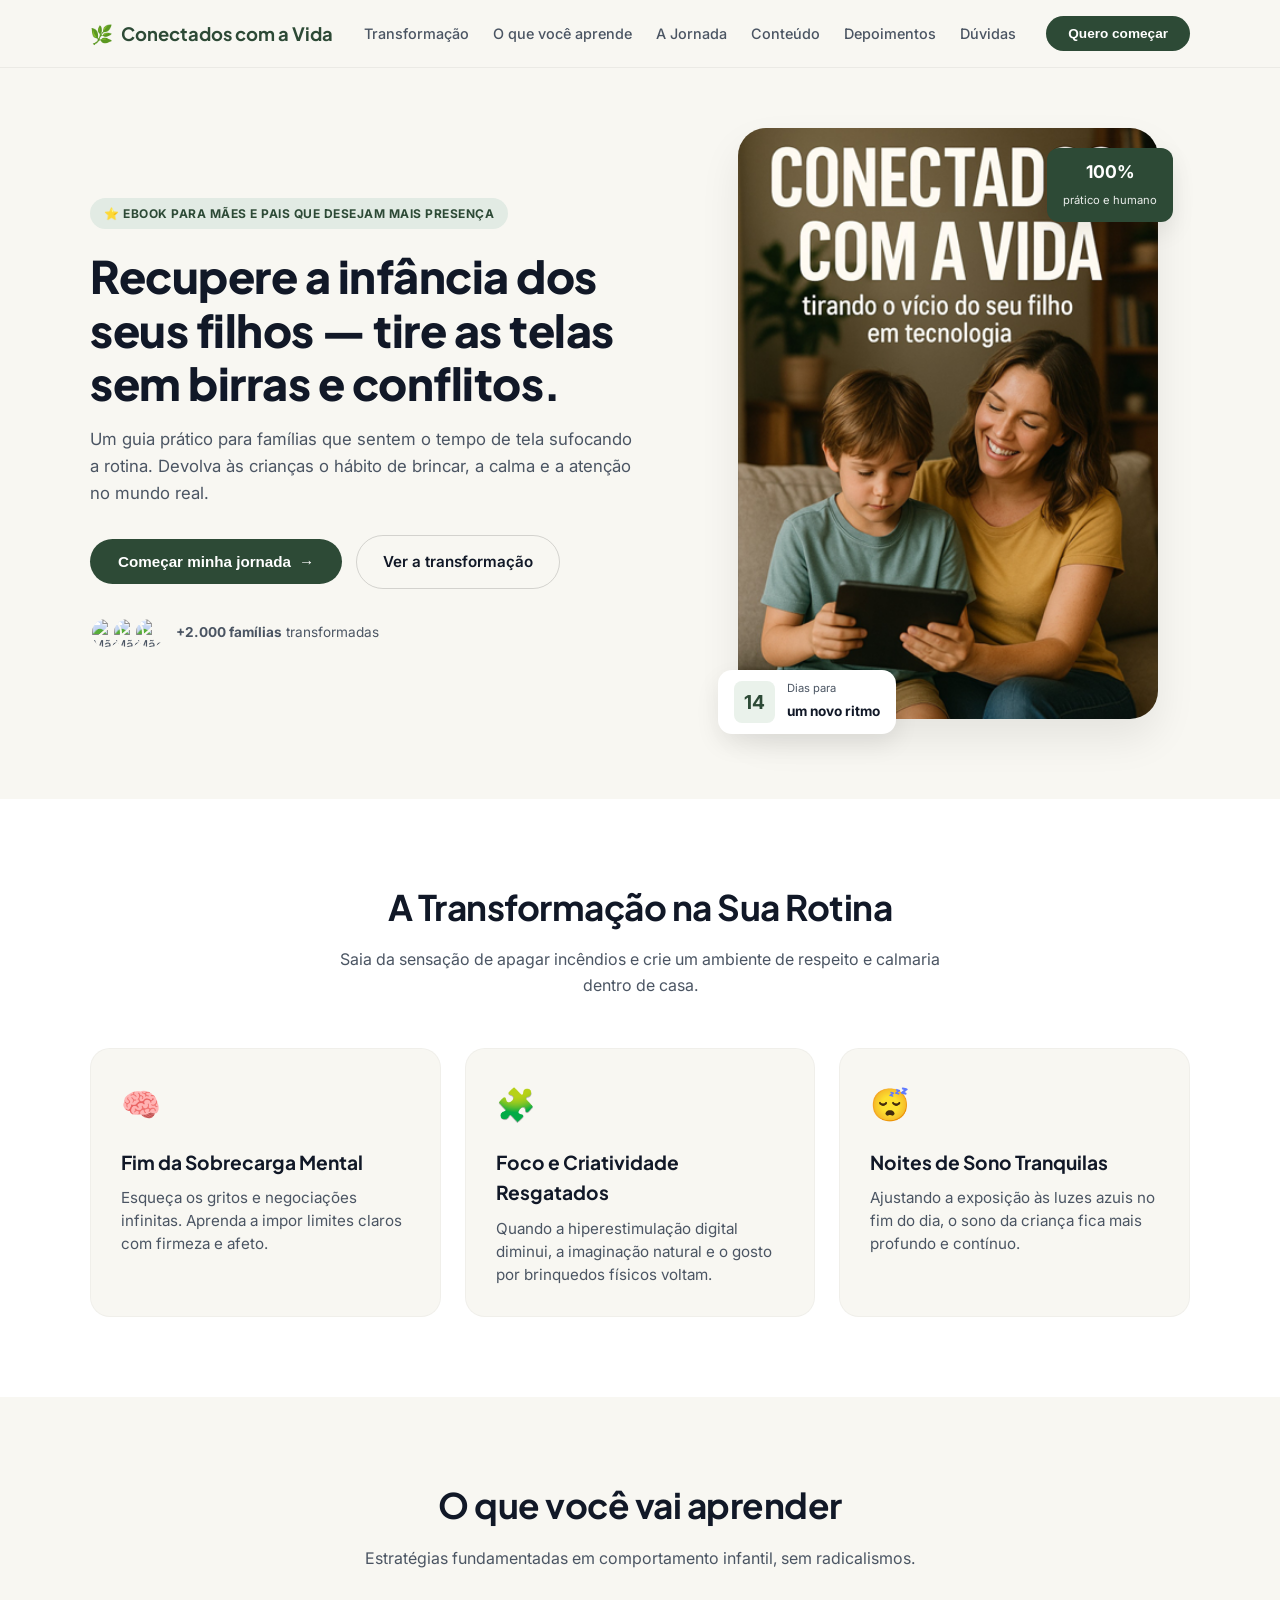
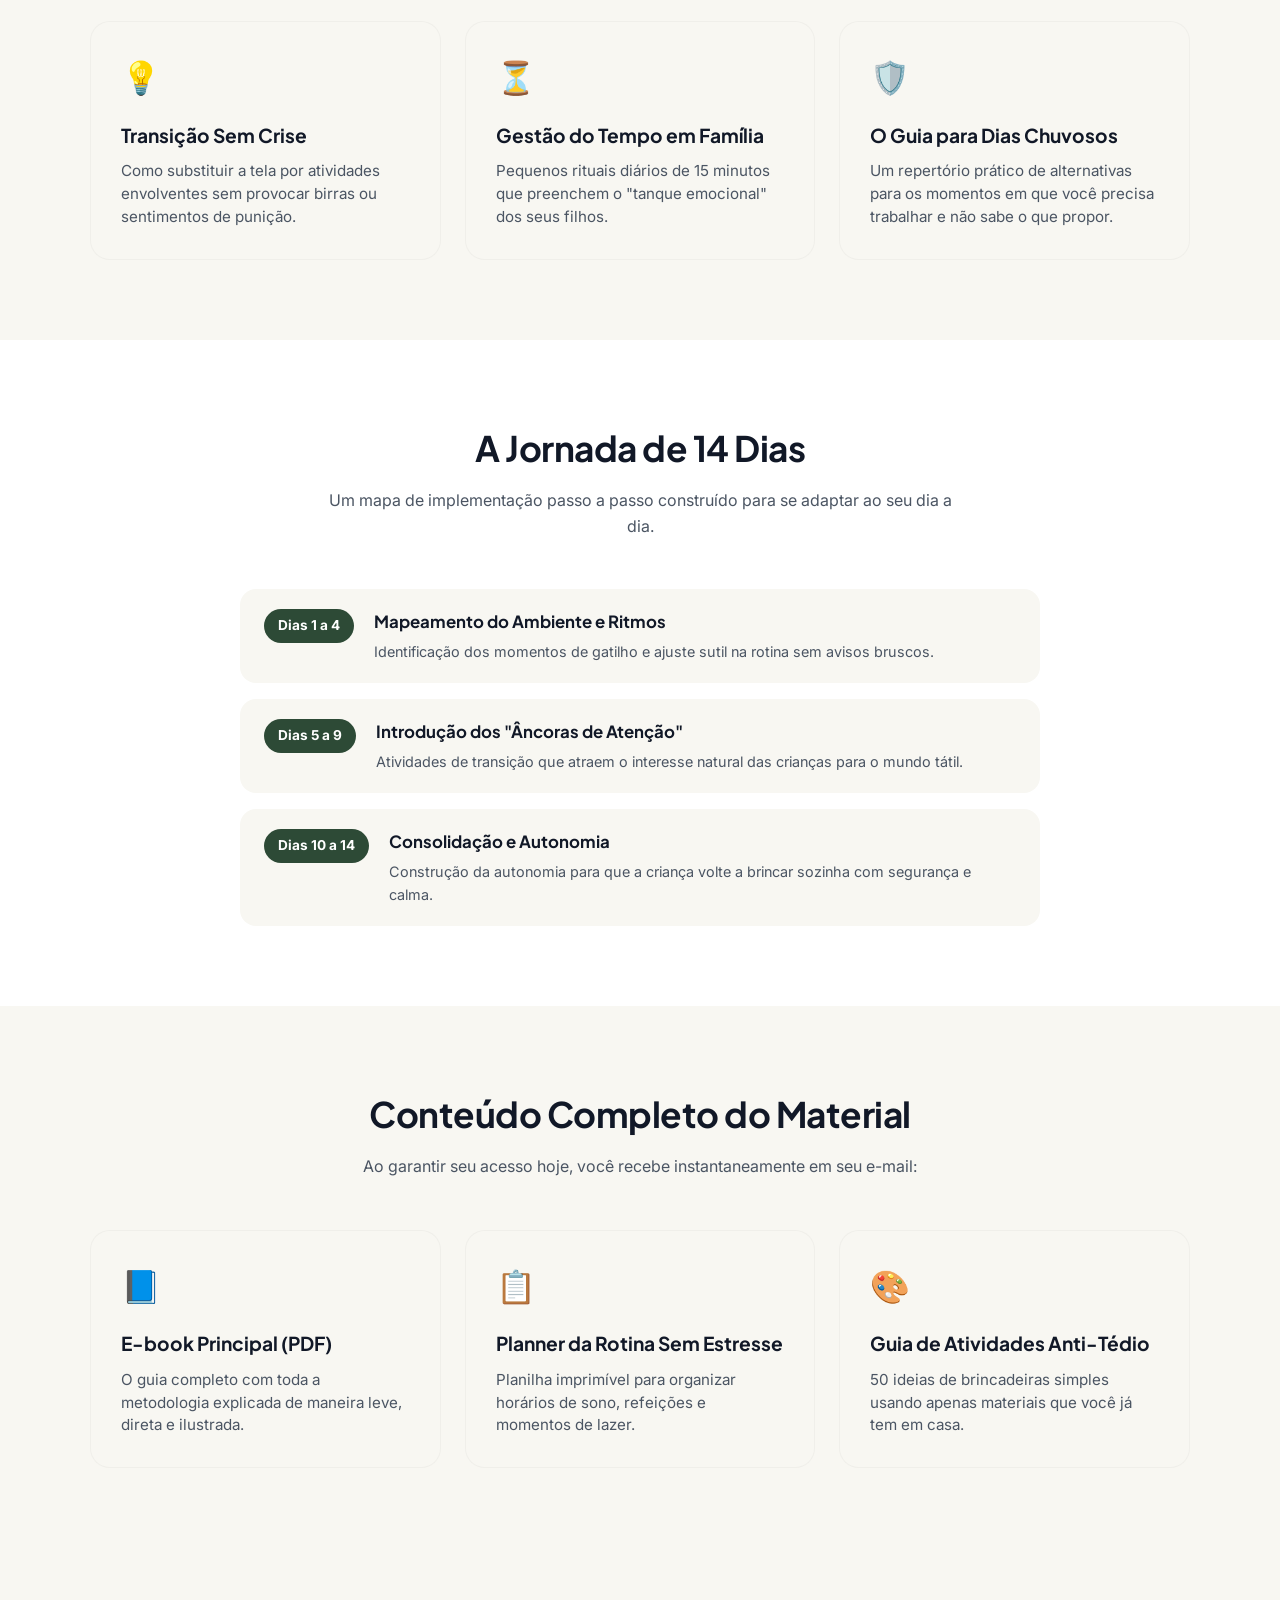
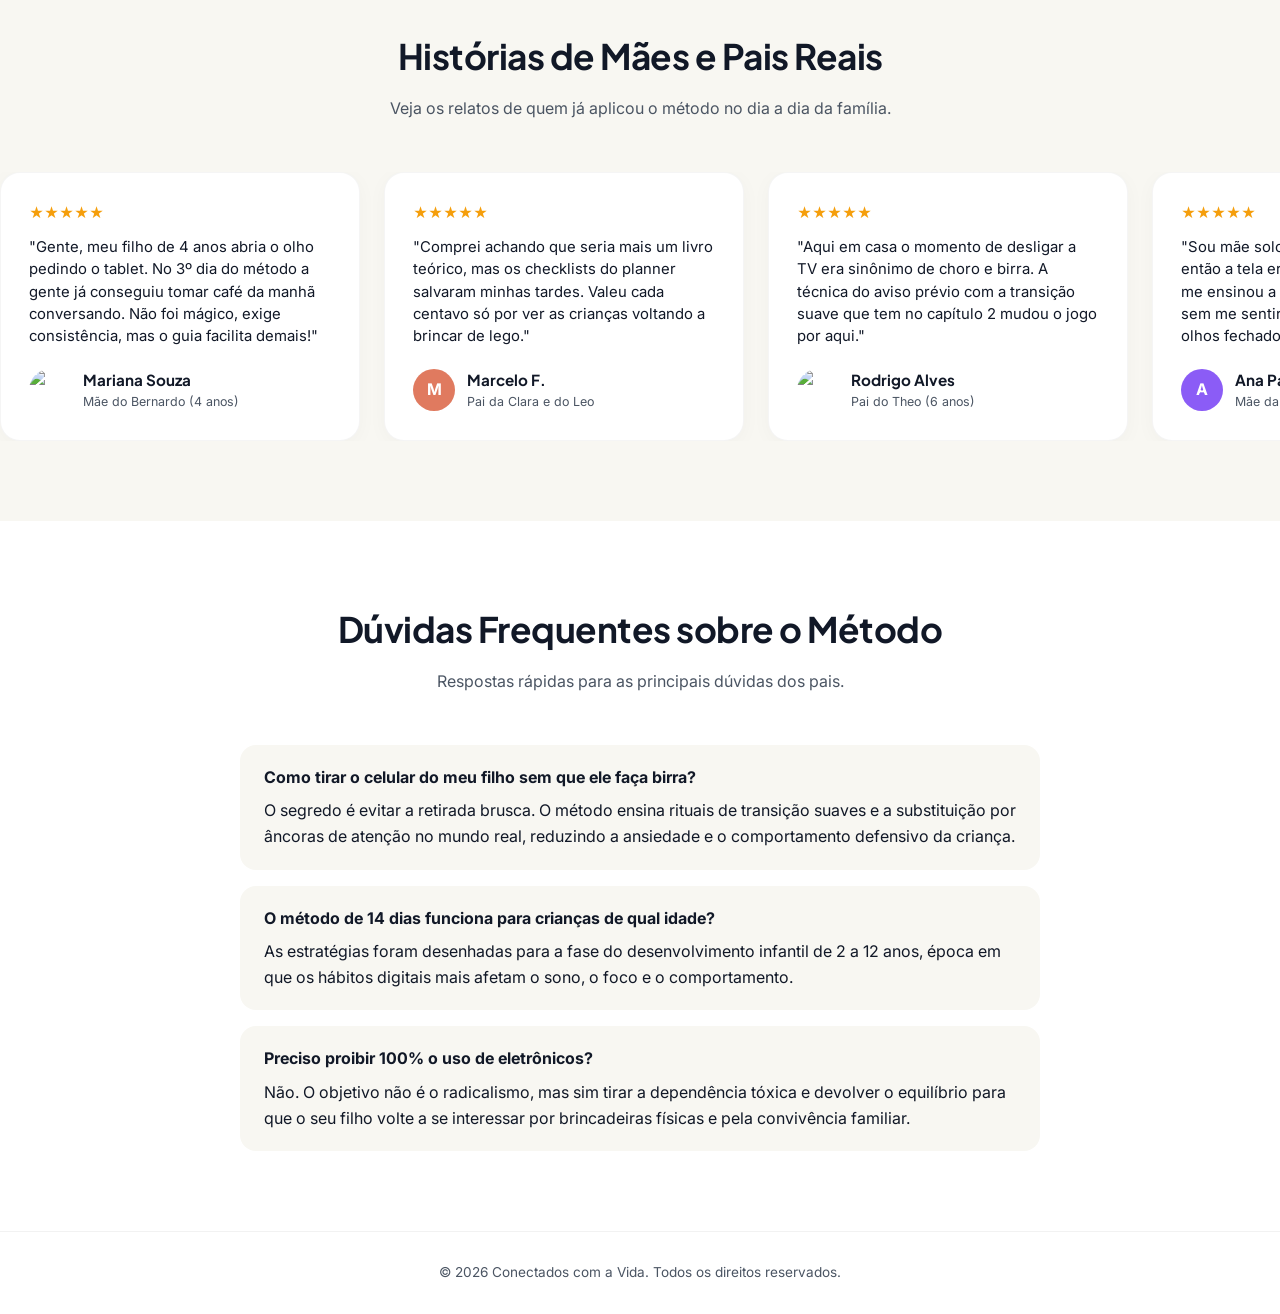
==== templet/index.html @ 7015008e "Adicionando projeto templet com SEO e verificação" ====
<!DOCTYPE html>
<html lang="pt-BR">

<head>
    <meta charset="UTF-8">
    <meta name="viewport" content="width=device-width, initial-scale=1.0">

    <!-- SEO Principal -->
    <title>Conectados com a Vida | Como Tirar o Celular do Filho Sem Birra</title>
    <meta name="description"
        content="Aprenda a tirar o celular dos seus filhos sem gritos ou birras. Um método prático de 14 dias para reestabelecer limites, foco e calmaria na rotina da família.">
    <meta name="keywords"
        content="como tirar celular do filho, vicio em telas infantil, birra ao tirar tablet, desconecta kids, rotina sem telas">
    <meta name="robots" content="index, follow">
    <link rel="canonical" href="https://foryou-familia.vercel.app/">

    <!-- Open Graph (WhatsApp e Redes Sociais) -->
    <meta property="og:type" content="website">
    <meta property="og:url" content="https://foryou-familia.vercel.app/">
    <meta property="og:title" content="Conectados com a Vida | Tirando o Vício do Seu Filho em Tecnologia">
    <meta property="og:description"
        content="Guia prático de 14 dias para resgatar a atenção e a calmaria das crianças longe das telas.">
    <meta property="og:image" content="https://foryou-familia.vercel.app/img/Screenshot_1.png">

    <!-- Fontes -->
    <link rel="preconnect" href="https://fonts.googleapis.com">
    <link rel="preconnect" href="https://fonts.gstatic.com" crossorigin>
    <link
        href="https://fonts.googleapis.com/css2?family=Inter:wght@400;500;600;700&family=Plus+Jakarta+Sans:wght@600;700;800&display=swap"
        rel="stylesheet">

    <!-- Arquivo de Estilo Externo -->
    <link rel="stylesheet" href="style.css">
</head>

<body>

    <!-- NAVBAR -->
    <header class="navbar">
        <div class="container nav-container">
            <a href="#" class="logo">
                <span>🌿</span>
                <span>Conectados com a Vida</span>
            </a>

            <nav class="nav-links">
                <a href="#transformacao">Transformação</a>
                <a href="#aprendizado">O que você aprende</a>
                <a href="#jornada">A Jornada</a>
                <a href="#conteudo">Conteúdo</a>
                <a href="#historias">Depoimentos</a>
                <a href="#faq">Dúvidas</a>
            </nav>

            <button class="btn-nav" id="btnNavCheckout">Quero começar</button>
        </div>
    </header>

    <!-- HERO SECTION -->
    <section class="hero">
        <div class="container">
            <div class="hero-flex">

                <div class="hero-content">
                    <span class="hero-badge">⭐ EBOOK PARA MÃES E PAIS QUE DESEJAM MAIS PRESENÇA</span>

                    <h1>Recupere a infância dos seus filhos — tire as telas sem birras e conflitos.</h1>

                    <p class="hero-description">
                        Um guia prático para famílias que sentem o tempo de tela sufocando a rotina. Devolva às crianças
                        o hábito de brincar, a calma e a atenção no mundo real.
                    </p>

                    <div class="hero-actions">
                        <button class="btn-primary" id="btnHeroCheckout">
                            Começar minha jornada <span>→</span>
                        </button>
                        <a href="#transformacao" class="btn-secondary">Ver a transformação</a>
                    </div>

                    <div class="hero-trust">
                        <div class="avatars">
                            <img src="https://images.unsplash.com/photo-1544005313-94ddf0286df2?auto=format&fit=crop&w=100&q=80"
                                alt="Mãe cliente 1" class="avatar-img">
                            <img src="https://images.unsplash.com/photo-1573496359142-b8d87734a5a2?auto=format&fit=crop&w=100&q=80"
                                alt="Mãe cliente 2" class="avatar-img">
                            <img src="https://images.unsplash.com/photo-1580489944761-15a19d654956?auto=format&fit=crop&w=100&q=80"
                                alt="Mãe cliente 3" class="avatar-img">
                        </div>
                        <span class="trust-text"><strong>+2.000 famílias</strong> transformadas</span>
                    </div>
                </div>

                <div class="hero-image-container">
                    <div class="image-wrapper">
                        <img src="./img/Screenshot_1.png"
                            alt="Capa do Ebook Conectados com a Vida - Tirando o vício do seu filho em tecnologia">

                        <div class="badge-float badge-top">
                            <strong>100%</strong>
                            <span>prático e humano</span>
                        </div>

                        <div class="badge-float badge-bottom">
                            <span class="number-box">14</span>
                            <div class="badge-bottom-text">
                                <small>Dias para</small>
                                <strong>um novo ritmo</strong>
                            </div>
                        </div>
                    </div>
                </div>

            </div>
        </div>
    </section>

    <!-- SEÇÃO 1: TRANSFORMAÇÃO -->
    <section id="transformacao" class="page-section bg-white">
        <div class="container">
            <div class="section-header">
                <h2>A Transformação na Sua Rotina</h2>
                <p>Saia da sensação de apagar incêndios e crie um ambiente de respeito e calmaria dentro de casa.</p>
            </div>

            <div class="cards-grid">
                <div class="card">
                    <span class="card-icon">🧠</span>
                    <h3>Fim da Sobrecarga Mental</h3>
                    <p>Esqueça os gritos e negociações infinitas. Aprenda a impor limites claros com firmeza e afeto.
                    </p>
                </div>
                <div class="card">
                    <span class="card-icon">🧩</span>
                    <h3>Foco e Criatividade Resgatados</h3>
                    <p>Quando a hiperestimulação digital diminui, a imaginação natural e o gosto por brinquedos físicos
                        voltam.</p>
                </div>
                <div class="card">
                    <span class="card-icon">😴</span>
                    <h3>Noites de Sono Tranquilas</h3>
                    <p>Ajustando a exposição às luzes azuis no fim do dia, o sono da criança fica mais profundo e
                        contínuo.</p>
                </div>
            </div>
        </div>
    </section>

    <!-- SEÇÃO 2: O QUE VOCÊ VAI APRENDER -->
    <section id="aprendizado" class="page-section">
        <div class="container">
            <div class="section-header">
                <h2>O que você vai aprender</h2>
                <p>Estratégias fundamentadas em comportamento infantil, sem radicalismos.</p>
            </div>

            <div class="cards-grid">
                <div class="card">
                    <span class="card-icon">💡</span>
                    <h3>Transição Sem Crise</h3>
                    <p>Como substituir a tela por atividades envolventes sem provocar birras ou sentimentos de punição.
                    </p>
                </div>
                <div class="card">
                    <span class="card-icon">⏳</span>
                    <h3>Gestão do Tempo em Família</h3>
                    <p>Pequenos rituais diários de 15 minutos que preenchem o "tanque emocional" dos seus filhos.</p>
                </div>
                <div class="card">
                    <span class="card-icon">🛡️</span>
                    <h3>O Guia para Dias Chuvosos</h3>
                    <p>Um repertório prático de alternativas para os momentos em que você precisa trabalhar e não sabe o
                        que propor.</p>
                </div>
            </div>
        </div>
    </section>

    <!-- SEÇÃO 3: A JORNADA DE 14 DIAS -->
    <section id="jornada" class="page-section bg-white">
        <div class="container">
            <div class="section-header">
                <h2>A Jornada de 14 Dias</h2>
                <p>Um mapa de implementação passo a passo construído para se adaptar ao seu dia a dia.</p>
            </div>

            <div class="timeline">
                <div class="timeline-item">
                    <span class="day-tag">Dias 1 a 4</span>
                    <div class="timeline-text">
                        <h4>Mapeamento do Ambiente e Ritmos</h4>
                        <p>Identificação dos momentos de gatilho e ajuste sutil na rotina sem avisos bruscos.</p>
                    </div>
                </div>
                <div class="timeline-item">
                    <span class="day-tag">Dias 5 a 9</span>
                    <div class="timeline-text">
                        <h4>Introdução dos "Âncoras de Atenção"</h4>
                        <p>Atividades de transição que atraem o interesse natural das crianças para o mundo tátil.</p>
                    </div>
                </div>
                <div class="timeline-item">
                    <span class="day-tag">Dias 10 a 14</span>
                    <div class="timeline-text">
                        <h4>Consolidação e Autonomia</h4>
                        <p>Construção da autonomia para que a criança volte a brincar sozinha com segurança e calma.</p>
                    </div>
                </div>
            </div>
        </div>
    </section>

    <!-- SEÇÃO 4: CONTEÚDO DO MATERIAL -->
    <section id="conteudo" class="page-section">
        <div class="container">
            <div class="section-header">
                <h2>Conteúdo Completo do Material</h2>
                <p>Ao garantir seu acesso hoje, você recebe instantaneamente em seu e-mail:</p>
            </div>

            <div class="cards-grid">
                <div class="card">
                    <span class="card-icon">📘</span>
                    <h3>E-book Principal (PDF)</h3>
                    <p>O guia completo com toda a metodologia explicada de maneira leve, direta e ilustrada.</p>
                </div>
                <div class="card">
                    <span class="card-icon">📋</span>
                    <h3>Planner da Rotina Sem Estresse</h3>
                    <p>Planilha imprimível para organizar horários de sono, refeições e momentos de lazer.</p>
                </div>
                <div class="card">
                    <span class="card-icon">🎨</span>
                    <h3>Guia de Atividades Anti-Tédio</h3>
                    <p>50 ideias de brincadeiras simples usando apenas materiais que você já tem em casa.</p>
                </div>
            </div>
        </div>
    </section>

    <!-- SEÇÃO 5: CARROSSEL DE HISTÓRIAS -->
    <section id="historias" class="carousel-section">
        <div class="section-header">
            <h2>Histórias de Mães e Pais Reais</h2>
            <p>Veja os relatos de quem já aplicou o método no dia a dia da família.</p>
        </div>

        <div class="carousel-container">
            <div class="carousel-track">

                <div class="testimonial-card">
                    <div class="stars">★★★★★</div>
                    <p class="testimonial-text">"Gente, meu filho de 4 anos abria o olho pedindo o tablet. No 3º dia do
                        método a gente já conseguiu tomar café da manhã conversando. Não foi mágico, exige consistência,
                        mas o guia facilita demais!"</p>
                    <div class="author-info">
                        <img src="https://images.unsplash.com/photo-1534528741775-53994a69daeb?auto=format&fit=crop&w=100&q=80"
                            alt="Mariana S." class="author-avatar">
                        <div class="author-details">
                            <h5>Mariana Souza</h5>
                            <span>Mãe do Bernardo (4 anos)</span>
                        </div>
                    </div>
                </div>

                <div class="testimonial-card">
                    <div class="stars">★★★★★</div>
                    <p class="testimonial-text">"Comprei achando que seria mais um livro teórico, mas os checklists do
                        planner salvaram minhas tardes. Valeu cada centavo só por ver as crianças voltando a brincar de
                        lego."</p>
                    <div class="author-info">
                        <div class="author-avatar avatar-orange">M</div>
                        <div class="author-details">
                            <h5>Marcelo F.</h5>
                            <span>Pai da Clara e do Leo</span>
                        </div>
                    </div>
                </div>

                <div class="testimonial-card">
                    <div class="stars">★★★★★</div>
                    <p class="testimonial-text">"Aqui em casa o momento de desligar a TV era sinônimo de choro e birra.
                        A técnica do aviso prévio com a transição suave que tem no capítulo 2 mudou o jogo por aqui."
                    </p>
                    <div class="author-info">
                        <img src="https://images.unsplash.com/photo-1507003211169-0a1dd7228f2d?auto=format&fit=crop&w=100&q=80"
                            alt="Pai Rodrigo" class="author-avatar">
                        <div class="author-details">
                            <h5>Rodrigo Alves</h5>
                            <span>Pai do Theo (6 anos)</span>
                        </div>
                    </div>
                </div>

                <div class="testimonial-card">
                    <div class="stars">★★★★★</div>
                    <p class="testimonial-text">"Sou mãe solo e trabalho de home office, então a tela era minha muleta.
                        O e-book me ensinou a organizar blocos de tempo sem me sentir culpada. Recomendo de olhos
                        fechados!"</p>
                    <div class="author-info">
                        <div class="author-avatar avatar-purple">A</div>
                        <div class="author-details">
                            <h5>Ana Paula R.</h5>
                            <span>Mãe da Alice</span>
                        </div>
                    </div>
                </div>

                <div class="testimonial-card">
                    <div class="stars">★★★★★</div>
                    <p class="testimonial-text">"O sono da minha filha melhorou 100%. Tirar o desenho antes de dormir
                        fez ela pegar no sono em 15 minutos em vez de levar 1 hora e meia. Muito grata!"</p>
                    <div class="author-info">
                        <img src="https://images.unsplash.com/photo-1573497019940-1c28c88b4f3e?auto=format&fit=crop&w=100&q=80"
                            alt="Camila M." class="author-avatar">
                        <div class="author-details">
                            <h5>Camila Mendes</h5>
                            <span>Mãe da Sofia (3 anos)</span>
                        </div>
                    </div>
                </div>

            </div>
        </div>
    </section>

    <!-- SEÇÃO 6: FAQ (DÚVIDAS FREQUENTES / SEO) -->
    <section id="faq" class="page-section bg-white">
        <div class="container">
            <div class="section-header">
                <h2>Dúvidas Frequentes sobre o Método</h2>
                <p>Respostas rápidas para as principais dúvidas dos pais.</p>
            </div>

            <div class="timeline" style="max-width: 800px; margin: 0 auto;">
                <div class="timeline-item" style="flex-direction: column; align-items: flex-start; gap: 8px;">
                    <h4>Como tirar o celular do meu filho sem que ele faça birra?</h4>
                    <p>O segredo é evitar a retirada brusca. O método ensina rituais de transição suaves e a
                        substituição por âncoras de atenção no mundo real, reduzindo a ansiedade e o comportamento
                        defensivo da criança.</p>
                </div>

                <div class="timeline-item" style="flex-direction: column; align-items: flex-start; gap: 8px;">
                    <h4>O método de 14 dias funciona para crianças de qual idade?</h4>
                    <p>As estratégias foram desenhadas para a fase do desenvolvimento infantil de 2 a 12 anos, época em
                        que os hábitos digitais mais afetam o sono, o foco e o comportamento.</p>
                </div>

                <div class="timeline-item" style="flex-direction: column; align-items: flex-start; gap: 8px;">
                    <h4>Preciso proibir 100% o uso de eletrônicos?</h4>
                    <p>Não. O objetivo não é o radicalismo, mas sim tirar a dependência tóxica e devolver o equilíbrio
                        para que o seu filho volte a se interessar por brincadeiras físicas e pela convivência familiar.
                    </p>
                </div>
            </div>
        </div>
    </section>

    <!-- FOOTER -->
    <footer>
        <div class="container">
            <p>&copy; 2026 Conectados com a Vida. Todos os direitos reservados.</p>
        </div>
    </footer>

    <!-- MODAL DE CHECKOUT -->
    <div class="modal-overlay" id="checkoutModal">
        <div class="modal-content">
            <button class="close-btn" id="closeModalBtn">&times;</button>
            <span class="modal-tag">Oferta Exclusiva</span>
            <h3>Guia Prático: Conectados com a Vida</h3>
            <p>Receba imediatamente o e-book + planners bônus no seu e-mail.</p>

            <div class="price-box">
                <span class="price">R$ 29,90</span>
                <span class="price-sub">Pagamento único • Acesso vitalício</span>
            </div>

            <a href="https://SEU_LINK_AQUI.cacto.com.br" class="btn-primary btn-modal">
                IR PARA O PAGAMENTO SEGURO
            </a>
        </div>
    </div>

    <!-- Arquivo de Script Externo -->
    <script src="script.js"></script>
</body>

</html>
---- templet/style.css ----
/* ==========================================================================
   1. RESET & VARIAVEIS
   ========================================================================== */
*,
*::before,
*::after {
    box-sizing: border-box;
    margin: 0;
    padding: 0;
}

:root {
    --bg-main: #f8f7f2;
    --bg-white: #ffffff;
    --primary: #2d4a36;
    --primary-hover: #1e3324;
    --primary-light: #e2ebe4;
    --accent-orange: #e07a5f;
    --text-dark: #111827;
    --text-muted: #4b5563;
    --font-heading: 'Plus Jakarta Sans', sans-serif;
    --font-body: 'Inter', sans-serif;
}

html {
    scroll-behavior: smooth;
}

body {
    background-color: var(--bg-main);
    color: var(--text-dark);
    font-family: var(--font-body);
    line-height: 1.6;
    -webkit-font-smoothing: antialiased;
    overflow-x: hidden;
}

.container {
    width: 100%;
    max-width: 1140px;
    margin: 0 auto;
    padding: 0 20px;
}

/* ==========================================================================
   2. NAVBAR
   ========================================================================== */
.navbar {
    position: sticky;
    top: 0;
    background-color: rgba(248, 247, 242, 0.95);
    backdrop-filter: blur(8px);
    z-index: 100;
    padding: 16px 0;
    border-bottom: 1px solid rgba(0, 0, 0, 0.05);
}

.nav-container {
    display: flex;
    align-items: center;
    justify-content: space-between;
}

.logo {
    display: flex;
    align-items: center;
    gap: 8px;
    text-decoration: none;
    font-family: var(--font-heading);
    font-weight: 700;
    color: var(--primary);
    font-size: 1.15rem;
}

.nav-links {
    display: flex;
    gap: 24px;
}

.nav-links a {
    text-decoration: none;
    color: var(--text-muted);
    font-size: 0.9rem;
    font-weight: 500;
    transition: color 0.2s;
}

.nav-links a:hover {
    color: var(--primary);
}

.btn-nav {
    background-color: var(--primary);
    color: #fff;
    border: none;
    padding: 10px 22px;
    border-radius: 30px;
    font-weight: 600;
    font-size: 0.85rem;
    cursor: pointer;
    transition: background-color 0.2s;
}

.btn-nav:hover {
    background-color: var(--primary-hover);
}

/* ==========================================================================
   3. HERO SECTION
   ========================================================================== */
.hero {
    padding: 60px 0 80px;
}

.hero-flex {
    display: flex;
    align-items: center;
    justify-content: space-between;
    gap: 40px;
    width: 100%;
}

.hero-content {
    width: 52%;
    flex-shrink: 0;
}

.hero-badge {
    display: inline-block;
    background-color: var(--primary-light);
    color: var(--primary);
    font-size: 0.75rem;
    font-weight: 700;
    padding: 6px 14px;
    border-radius: 20px;
    letter-spacing: 0.5px;
    margin-bottom: 20px;
}

.hero-content h1 {
    font-family: var(--font-heading);
    font-size: 2.8rem;
    line-height: 1.2;
    color: var(--text-dark);
    margin-bottom: 16px;
    font-weight: 800;
    letter-spacing: -0.5px;
}

.hero-description {
    font-size: 1.05rem;
    color: var(--text-muted);
    margin-bottom: 28px;
    max-width: 95%;
}

.hero-actions {
    display: flex;
    align-items: center;
    gap: 14px;
    margin-bottom: 28px;
    flex-wrap: wrap;
}

.btn-primary {
    background-color: var(--primary);
    color: #fff;
    border: none;
    padding: 14px 28px;
    border-radius: 40px;
    font-weight: 600;
    font-size: 0.95rem;
    cursor: pointer;
    display: inline-flex;
    align-items: center;
    gap: 8px;
    text-decoration: none;
    transition: transform 0.2s, background-color 0.2s;
}

.btn-primary:hover {
    background-color: var(--primary-hover);
    transform: translateY(-2px);
}

.btn-secondary {
    background-color: transparent;
    color: var(--text-dark);
    border: 1px solid rgba(0, 0, 0, 0.15);
    padding: 14px 26px;
    border-radius: 40px;
    font-weight: 600;
    font-size: 0.95rem;
    text-decoration: none;
    transition: border-color 0.2s;
}

.btn-secondary:hover {
    border-color: var(--text-dark);
}

.hero-trust {
    display: flex;
    align-items: center;
    gap: 12px;
    font-size: 0.85rem;
    color: var(--text-muted);
}

.avatars {
    display: flex;
    align-items: center;
}

.avatar-img {
    width: 32px;
    height: 32px;
    border-radius: 50%;
    object-fit: cover;
    border: 2px solid var(--bg-main);
    margin-right: -10px;
}

.avatar-img:nth-child(1) {
    z-index: 3;
}

.avatar-img:nth-child(2) {
    z-index: 2;
}

.avatar-img:nth-child(3) {
    z-index: 1;
}

.trust-text {
    margin-left: 8px;
}

.hero-image-container {
    width: 44%;
    flex-shrink: 0;
    position: relative;
}

.image-wrapper {
    position: relative;
    width: 100%;
    max-width: 420px;
    margin: 0 auto;
}

.image-wrapper img {
    width: 100%;
    height: auto;
    border-radius: 28px;
    display: block;
    object-fit: cover;
    box-shadow: 0 20px 40px rgba(0, 0, 0, 0.08);
}

.badge-float {
    position: absolute;
    background: #ffffff;
    border-radius: 14px;
    box-shadow: 0 10px 25px rgba(0, 0, 0, 0.08);
    z-index: 10;
}

.badge-top {
    top: 20px;
    right: -15px;
    background-color: var(--primary);
    color: #fff;
    text-align: center;
    padding: 10px 16px;
    border-radius: 12px;
}

.badge-top strong {
    display: block;
    font-size: 1.1rem;
}

.badge-top span {
    font-size: 0.7rem;
    opacity: 0.9;
}

.badge-bottom {
    bottom: -15px;
    left: -20px;
    display: flex;
    align-items: center;
    gap: 12px;
    background: #fff;
    padding: 10px 16px;
}

.number-box {
    background-color: #eaf2eb;
    color: var(--primary);
    font-weight: 700;
    font-size: 1.2rem;
    padding: 6px 10px;
    border-radius: 8px;
}

.badge-bottom-text small {
    display: block;
    font-size: 0.7rem;
    color: var(--text-muted);
}

.badge-bottom-text strong {
    font-size: 0.85rem;
    color: var(--text-dark);
}

/* ==========================================================================
   4. SEÇÕES & CARDS
   ========================================================================== */
.page-section {
    padding: 80px 0;
}

.bg-white {
    background-color: var(--bg-white);
}

.section-header {
    text-align: center;
    max-width: 650px;
    margin: 0 auto 50px;
}

.section-header h2 {
    font-family: var(--font-heading);
    font-size: 2.2rem;
    font-weight: 700;
    color: var(--text-dark);
    margin-bottom: 12px;
    letter-spacing: -0.5px;
}

.section-header p {
    color: var(--text-muted);
    font-size: 1rem;
}

.cards-grid {
    display: grid;
    grid-template-columns: repeat(3, 1fr);
    gap: 24px;
}

.card {
    background-color: var(--bg-main);
    padding: 30px;
    border-radius: 20px;
    border: 1px solid rgba(0, 0, 0, 0.03);
    transition: transform 0.2s, box-shadow 0.2s;
}

.card:hover {
    transform: translateY(-4px);
    box-shadow: 0 12px 24px rgba(0, 0, 0, 0.04);
}

.card-icon {
    font-size: 2rem;
    margin-bottom: 16px;
    display: inline-block;
}

.card h3 {
    font-family: var(--font-heading);
    font-size: 1.2rem;
    font-weight: 700;
    margin-bottom: 10px;
    color: var(--text-dark);
}

.card p {
    font-size: 0.95rem;
    color: var(--text-muted);
    line-height: 1.5;
}

.timeline {
    display: flex;
    flex-direction: column;
    gap: 16px;
    max-width: 800px;
    margin: 0 auto;
}

.timeline-item {
    display: flex;
    align-items: flex-start;
    gap: 20px;
    background: var(--bg-main);
    padding: 20px 24px;
    border-radius: 16px;
}

.day-tag {
    background-color: var(--primary);
    color: #fff;
    font-weight: 700;
    font-size: 0.85rem;
    padding: 6px 14px;
    border-radius: 30px;
    white-space: nowrap;
}

.timeline-text h4 {
    font-family: var(--font-heading);
    font-size: 1.05rem;
    margin-bottom: 4px;
}

.timeline-text p {
    font-size: 0.9rem;
    color: var(--text-muted);
}

/* ==========================================================================
   5. CARROSSEL DE DEPOIMENTOS
   ========================================================================== */
.carousel-section {
    overflow: hidden;
    padding: 80px 0;
    background-color: var(--bg-main);
}

.carousel-container {
    width: 100%;
    overflow: hidden;
    position: relative;
    cursor: grab;
}

.carousel-track {
    display: flex;
    gap: 24px;
    width: max-content;
    animation: scroll 35s linear infinite;
}

.carousel-container:hover .carousel-track {
    animation-play-state: paused;
}

@keyframes scroll {
    0% {
        transform: translateX(0);
    }

    100% {
        transform: translateX(-50%);
    }
}

.testimonial-card {
    width: 360px;
    background: #fff;
    padding: 28px;
    border-radius: 20px;
    box-shadow: 0 4px 20px rgba(0, 0, 0, 0.03);
    border: 1px solid rgba(0, 0, 0, 0.04);
    flex-shrink: 0;
    display: flex;
    flex-direction: column;
    justify-content: space-between;
}

.stars {
    color: #f59e0b;
    margin-bottom: 12px;
    font-size: 0.9rem;
}

.testimonial-text {
    font-size: 0.93rem;
    color: var(--text-dark);
    margin-bottom: 20px;
    line-height: 1.5;
}

.author-info {
    display: flex;
    align-items: center;
    gap: 12px;
}

.author-avatar {
    width: 42px;
    height: 42px;
    border-radius: 50%;
    object-fit: cover;
    font-weight: 700;
    font-size: 1rem;
    display: flex;
    align-items: center;
    justify-content: center;
    color: #fff;
    flex-shrink: 0;
}

.avatar-orange {
    background-color: var(--accent-orange);
}

.avatar-purple {
    background-color: #8b5cf6;
}

.author-details h5 {
    font-family: var(--font-heading);
    font-size: 0.95rem;
    font-weight: 700;
    color: var(--text-dark);
}

.author-details span {
    font-size: 0.78rem;
    color: var(--text-muted);
    display: block;
}

/* ==========================================================================
   6. MODAL & FOOTER
   ========================================================================== */
.modal-overlay {
    position: fixed;
    top: 0;
    left: 0;
    width: 100%;
    height: 100%;
    background: rgba(0, 0, 0, 0.5);
    backdrop-filter: blur(4px);
    display: flex;
    align-items: center;
    justify-content: center;
    opacity: 0;
    visibility: hidden;
    transition: all 0.3s ease;
    z-index: 1000;
    padding: 20px;
}

.modal-overlay.active {
    opacity: 1;
    visibility: visible;
}

.modal-content {
    background: #fff;
    border-radius: 24px;
    padding: 36px;
    max-width: 450px;
    width: 100%;
    text-align: center;
    position: relative;
    transform: translateY(20px);
    transition: transform 0.3s ease;
}

.modal-overlay.active .modal-content {
    transform: translateY(0);
}

.close-btn {
    position: absolute;
    top: 16px;
    right: 20px;
    font-size: 1.8rem;
    background: none;
    border: none;
    cursor: pointer;
    color: #aaa;
}

.modal-tag {
    background: var(--primary-light);
    color: var(--primary);
    font-size: 0.75rem;
    font-weight: 700;
    padding: 4px 12px;
    border-radius: 12px;
}

.modal-content h3 {
    font-family: var(--font-heading);
    font-size: 1.5rem;
    margin: 16px 0 8px;
}

.modal-content p {
    color: var(--text-muted);
    font-size: 0.9rem;
    margin-bottom: 20px;
}

.price-box {
    margin-bottom: 20px;
}

.price {
    display: block;
    font-size: 2.4rem;
    font-weight: 800;
    color: var(--primary);
    font-family: var(--font-heading);
}

.price-sub {
    font-size: 0.85rem;
    color: var(--text-muted);
}

.btn-modal {
    width: 100%;
    justify-content: center;
}

footer {
    padding: 30px 0;
    border-top: 1px solid rgba(0, 0, 0, 0.05);
    color: var(--text-muted);
    font-size: 0.85rem;
    text-align: center;
    background: #fff;
}

@media (max-width: 850px) {
    .nav-links {
        display: none;
    }

    .hero-flex {
        flex-direction: column;
    }

    .hero-content,
    .hero-image-container {
        width: 100%;
    }

    .hero-content h1 {
        font-size: 2.2rem;
    }

    .cards-grid {
        grid-template-columns: 1fr;
    }

    .badge-top {
        right: 0;
    }

    .badge-bottom {
        left: 0;
    }
}
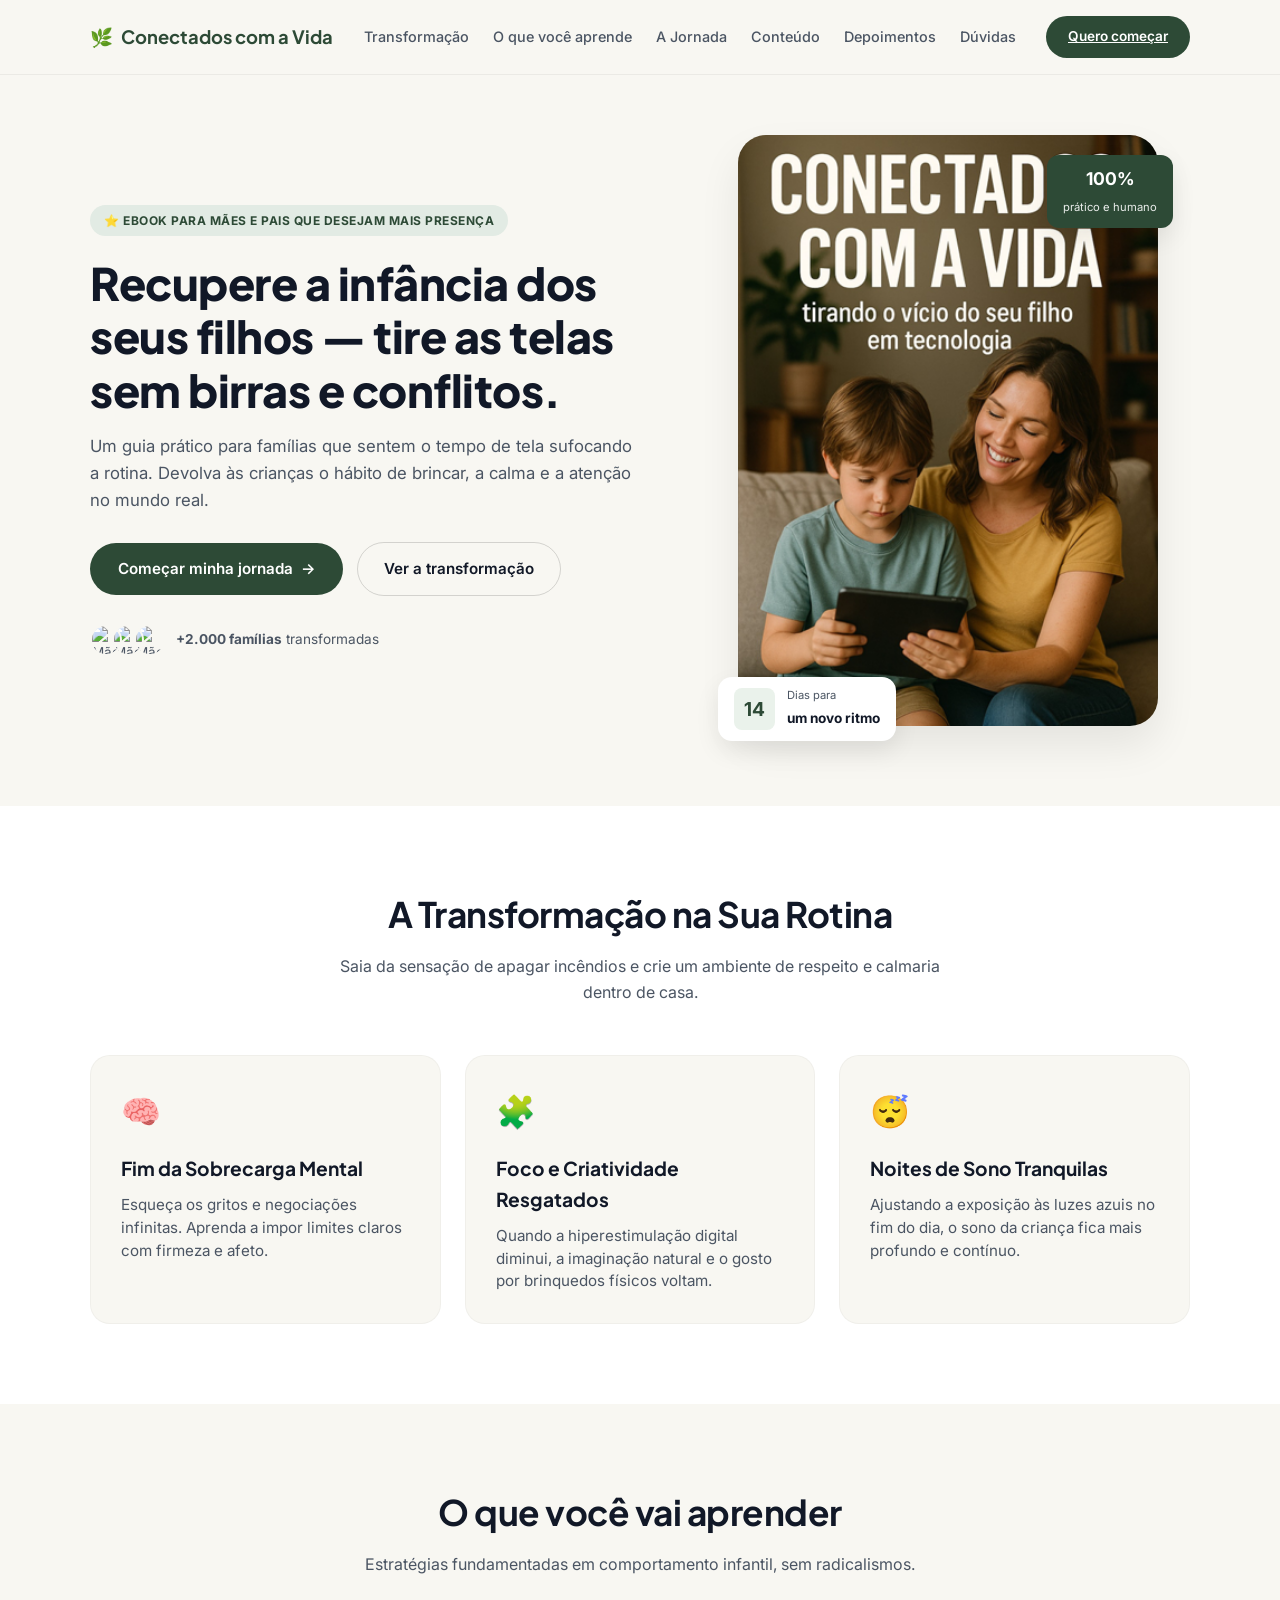
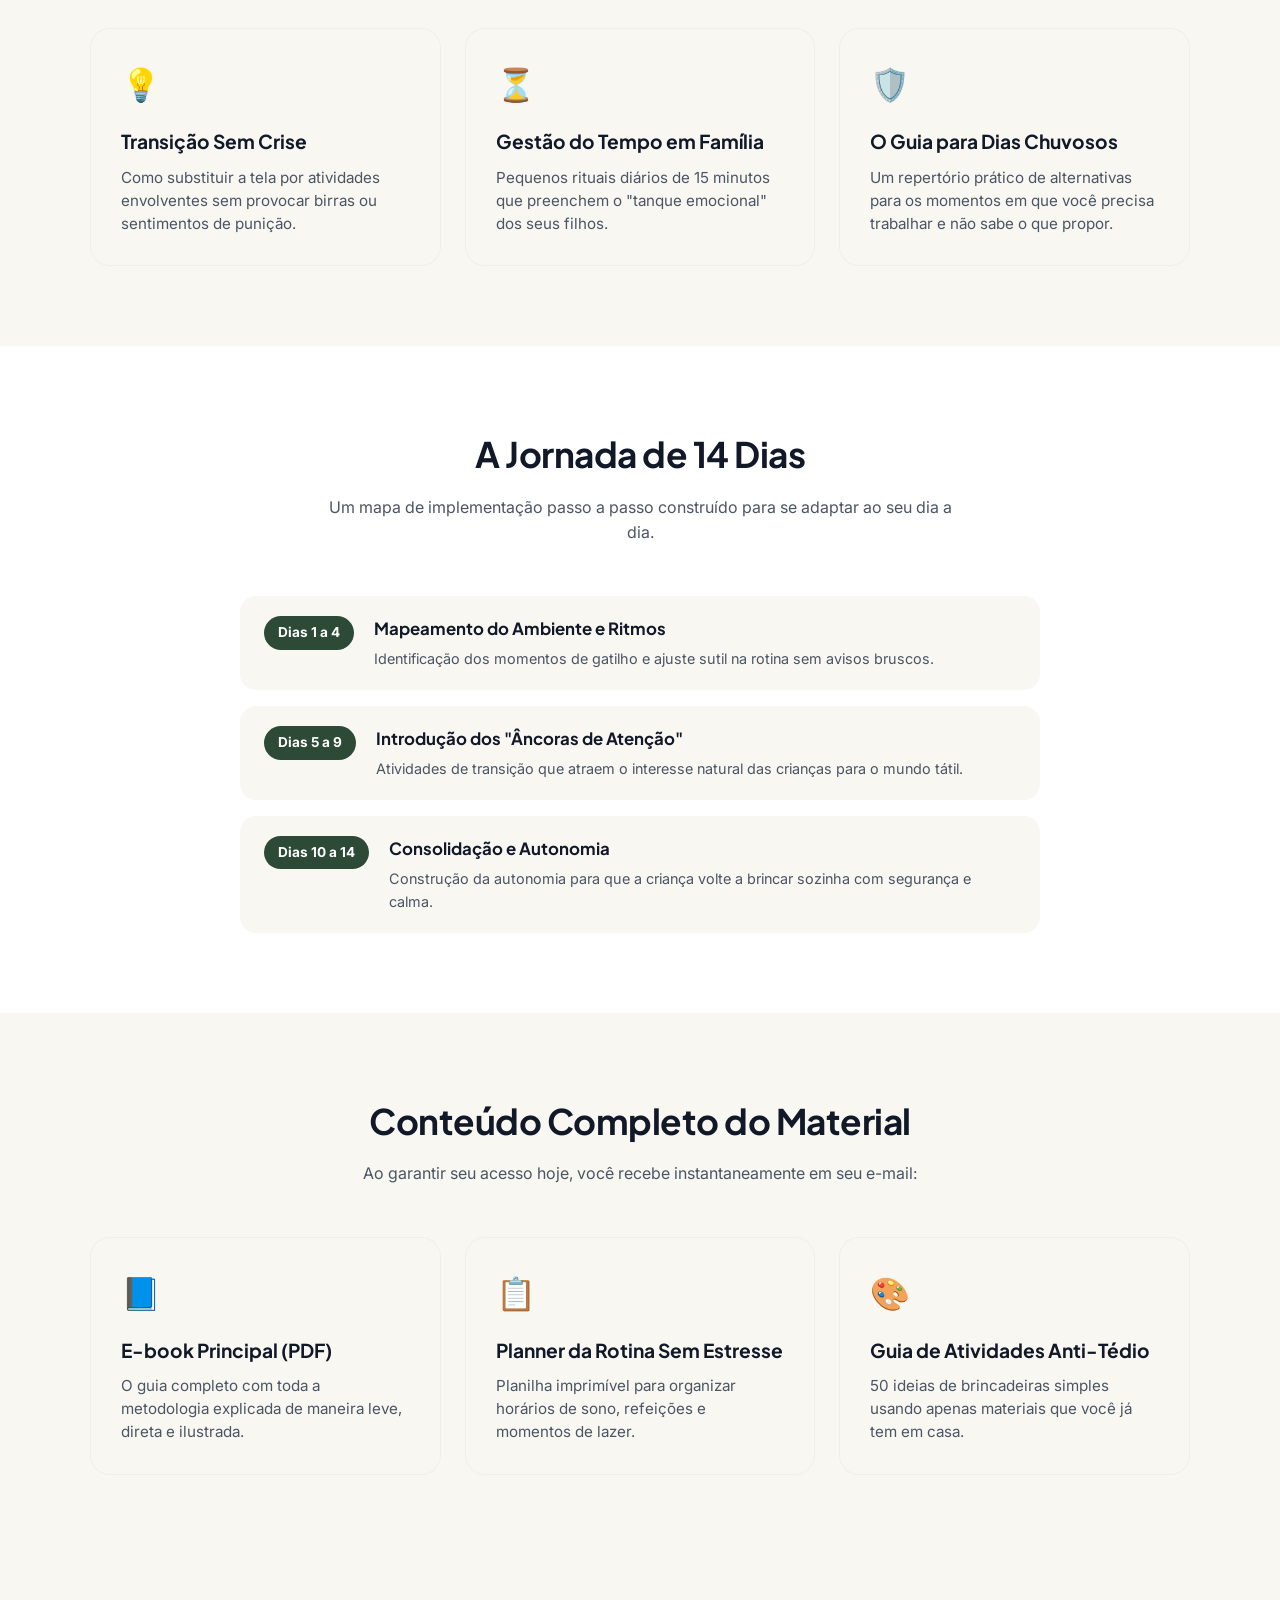
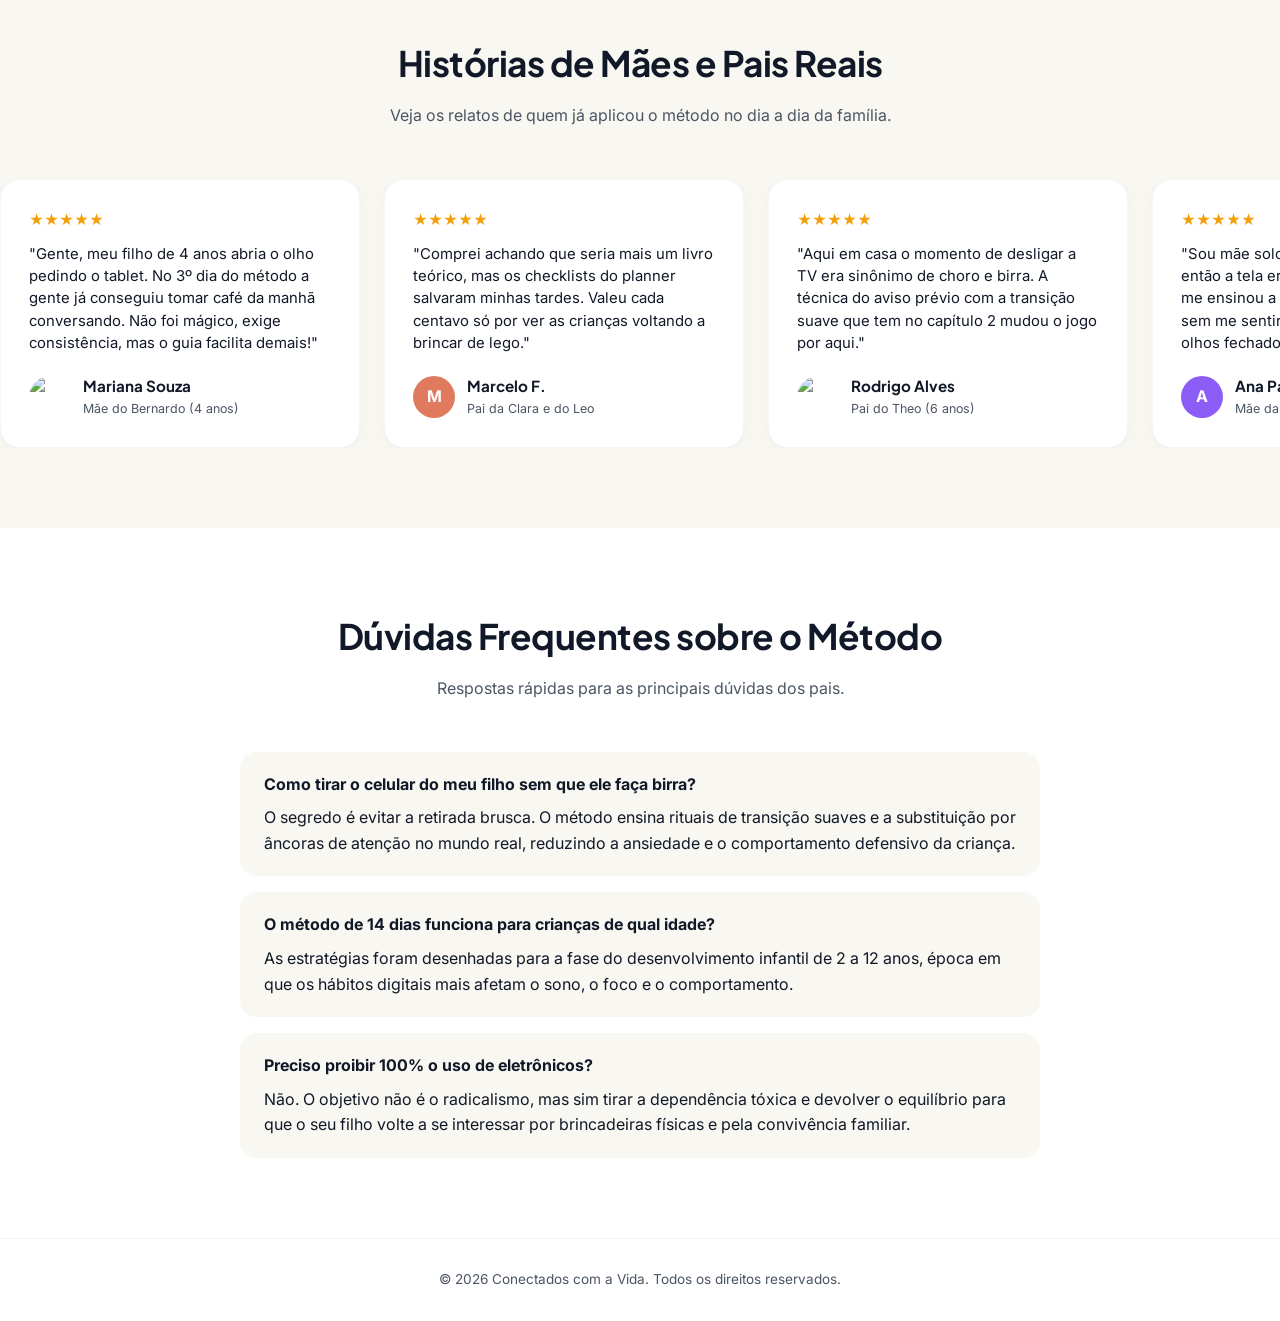
==== commit e5a7b559: "Link do checkout Cactopay adicionado" ====
--- a/templet/index.html
+++ b/templet/index.html
@@ -52,7 +52,7 @@
                 <a href="#faq">Dúvidas</a>
             </nav>
 
-            <button class="btn-nav" id="btnNavCheckout">Quero começar</button>
+            <a href="https://pay.cakto.com.br/s44ts6o_1034573" class="btn-nav">Quero começar</a>
         </div>
     </header>
 
@@ -72,9 +72,9 @@
                     </p>
 
                     <div class="hero-actions">
-                        <button class="btn-primary" id="btnHeroCheckout">
+                        <a href="https://pay.cakto.com.br/s44ts6o_1034573" class="btn-primary">
                             Começar minha jornada <span>→</span>
-                        </button>
+                        </a>
                         <a href="#transformacao" class="btn-secondary">Ver a transformação</a>
                     </div>
 
@@ -364,19 +364,21 @@
     </footer>
 
     <!-- MODAL DE CHECKOUT -->
+    <!-- Procure por esse bloco no final do index.html -->
     <div class="modal-overlay" id="checkoutModal">
         <div class="modal-content">
             <button class="close-btn" id="closeModalBtn">&times;</button>
             <span class="modal-tag">Oferta Exclusiva</span>
             <h3>Guia Prático: Conectados com a Vida</h3>
-            <p>Receba imediatamente o e-book + planners bônus no seu e-mail.</p>
+            <p>Receba imediatamente o e-book</p>
 
             <div class="price-box">
-                <span class="price">R$ 29,90</span>
+                <span class="price">R$ 19,99</span>
                 <span class="price-sub">Pagamento único • Acesso vitalício</span>
             </div>
 
-            <a href="https://SEU_LINK_AQUI.cacto.com.br" class="btn-primary btn-modal">
+            <!-- COLE O SEU LINK DA CACTOPAY NO href ABAIXO: -->
+            <a href="https://pay.cakto.com.br/s44ts6o_1034573" class="btn-primary btn-modal">
                 IR PARA O PAGAMENTO SEGURO
             </a>
         </div>
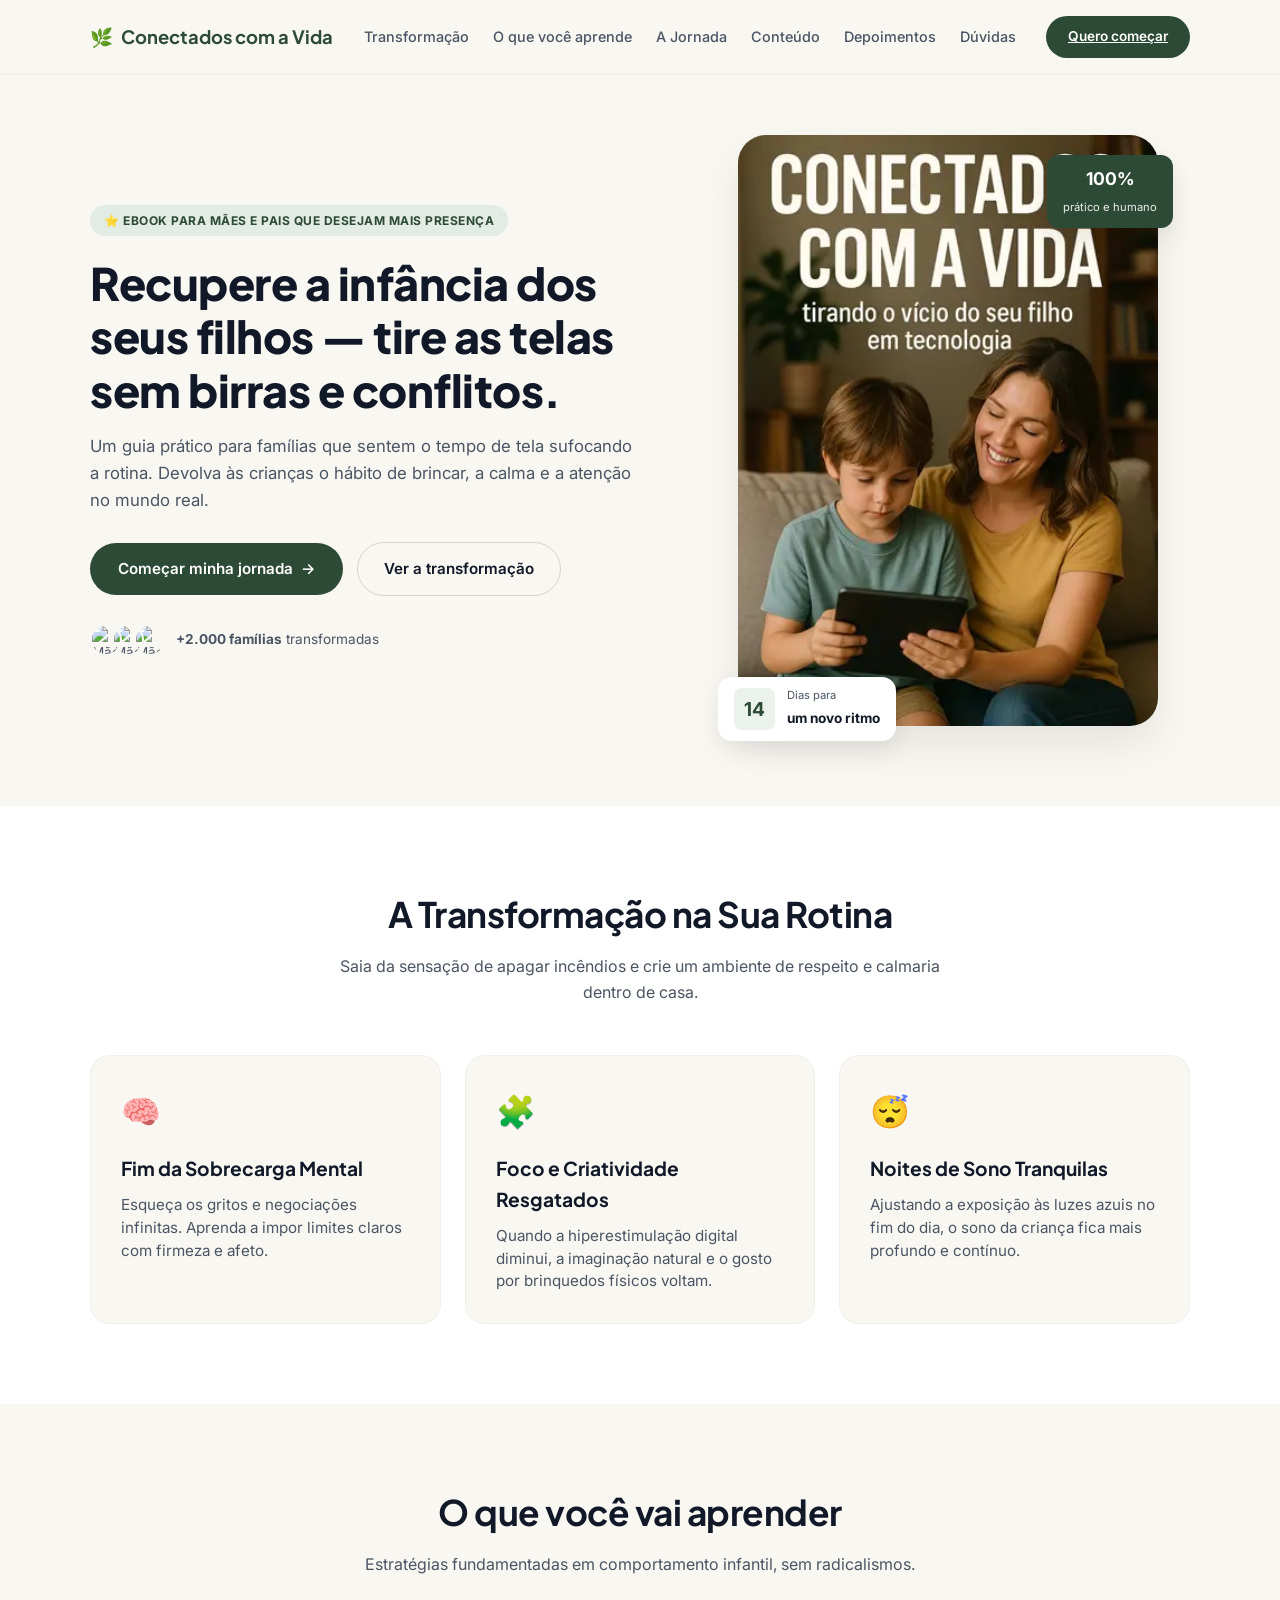
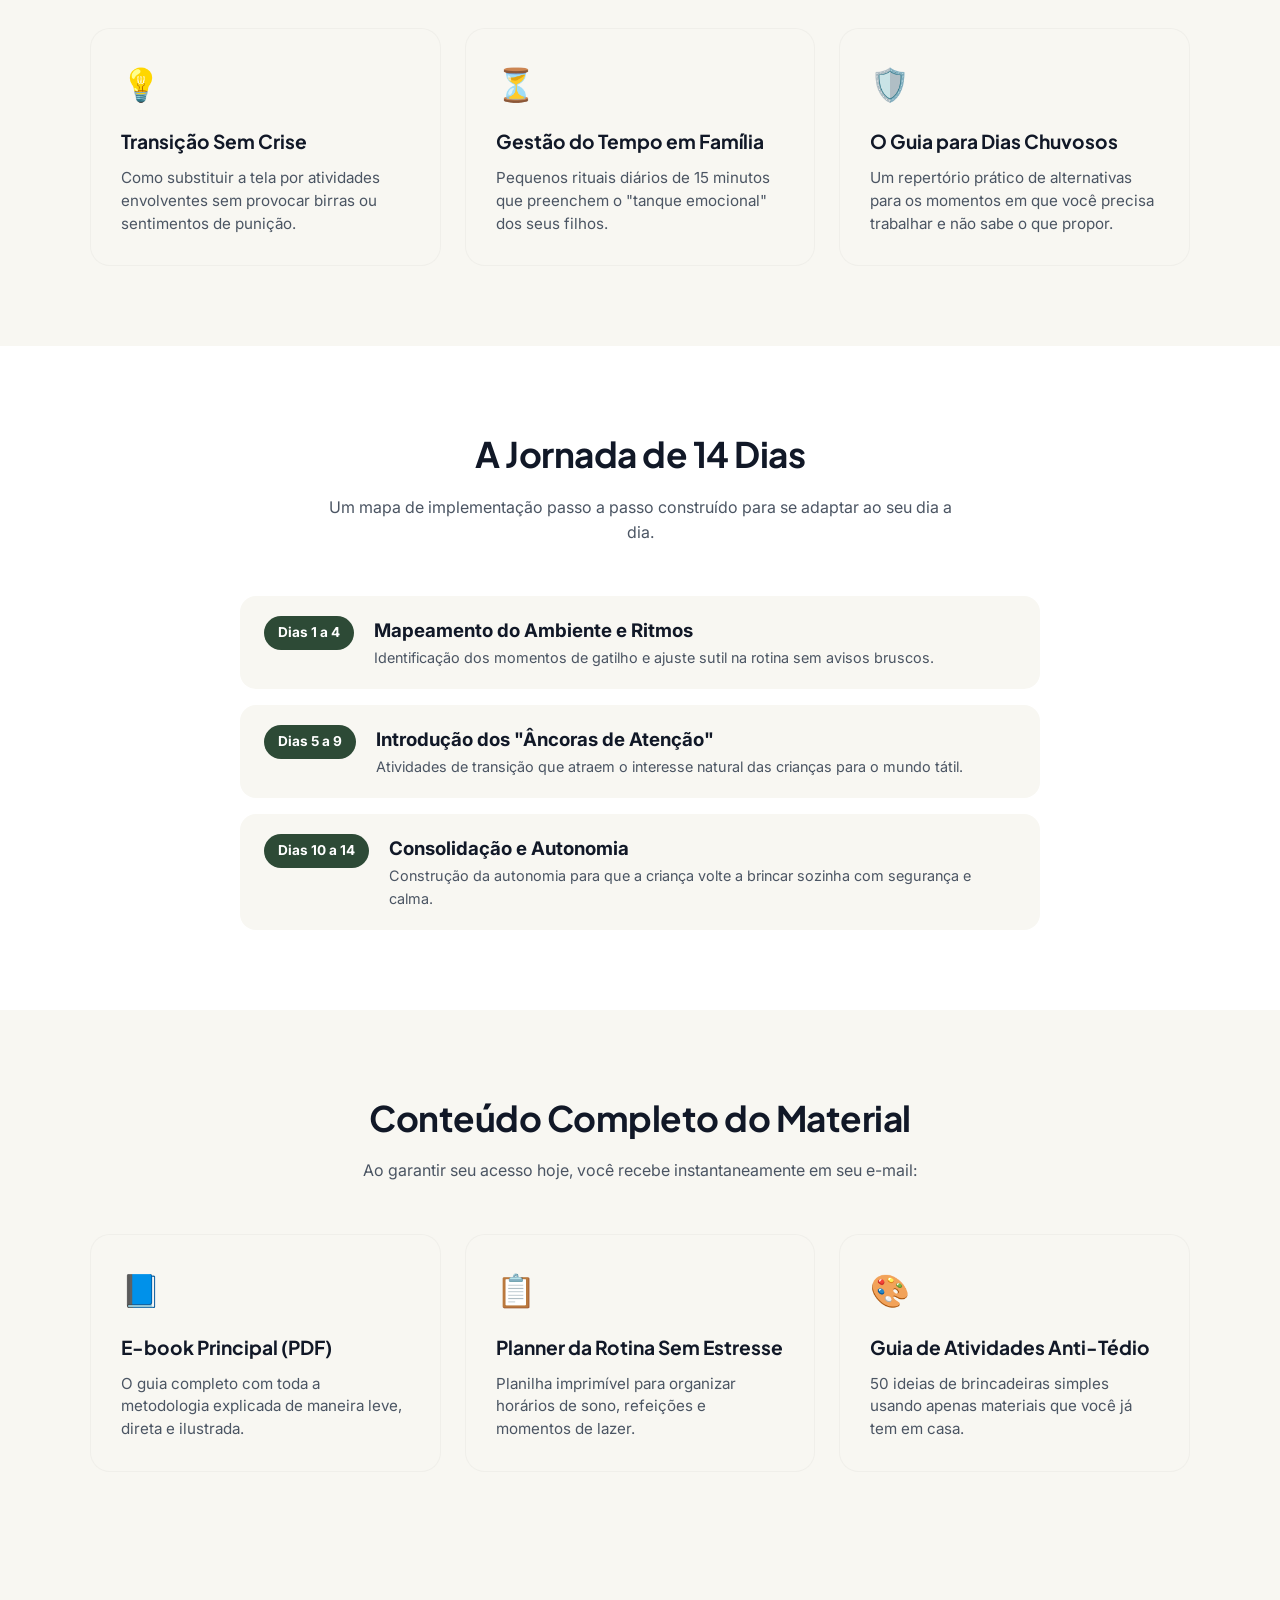
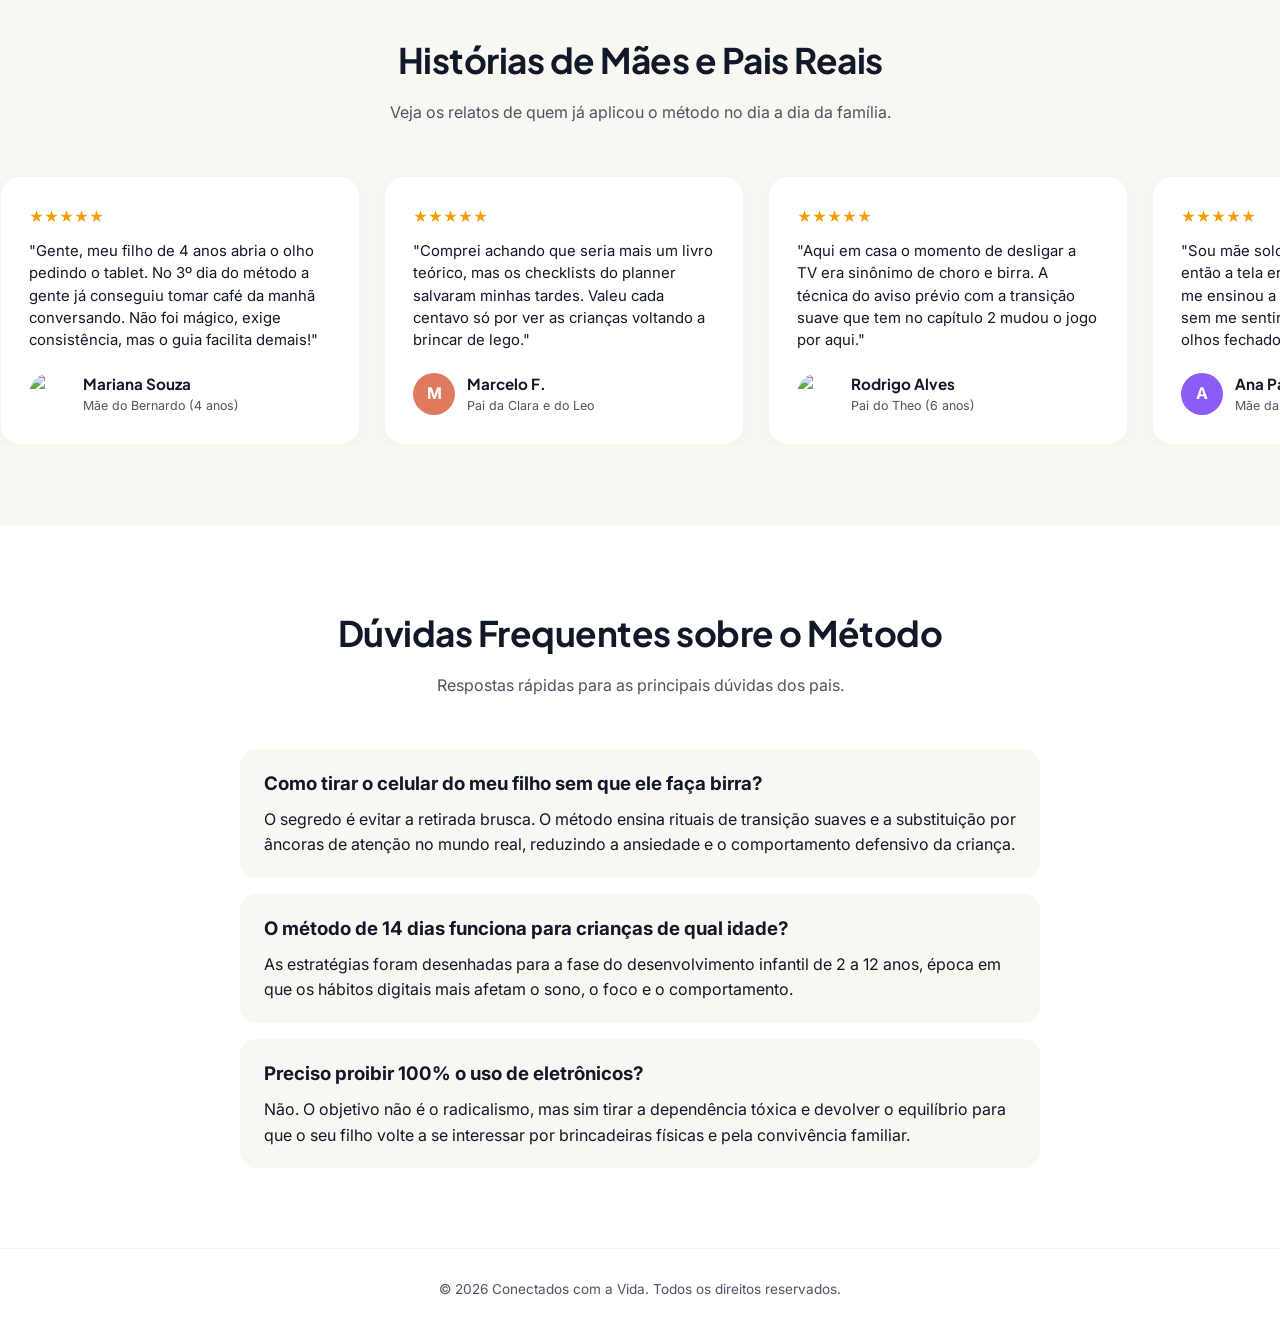
==== commit 04f74ef0: "Otimizacao de acessibilidade, tags semanticas e performance" ====
--- a/templet/index.html
+++ b/templet/index.html
@@ -56,305 +56,311 @@
         </div>
     </header>
 
-    <!-- HERO SECTION -->
-    <section class="hero">
-        <div class="container">
-            <div class="hero-flex">
-
-                <div class="hero-content">
-                    <span class="hero-badge">⭐ EBOOK PARA MÃES E PAIS QUE DESEJAM MAIS PRESENÇA</span>
-
-                    <h1>Recupere a infância dos seus filhos — tire as telas sem birras e conflitos.</h1>
-
-                    <p class="hero-description">
-                        Um guia prático para famílias que sentem o tempo de tela sufocando a rotina. Devolva às crianças
-                        o hábito de brincar, a calma e a atenção no mundo real.
-                    </p>
-
-                    <div class="hero-actions">
-                        <a href="https://pay.cakto.com.br/s44ts6o_1034573" class="btn-primary">
-                            Começar minha jornada <span>→</span>
-                        </a>
-                        <a href="#transformacao" class="btn-secondary">Ver a transformação</a>
-                    </div>
-
-                    <div class="hero-trust">
-                        <div class="avatars">
-                            <img src="https://images.unsplash.com/photo-1544005313-94ddf0286df2?auto=format&fit=crop&w=100&q=80"
-                                alt="Mãe cliente 1" class="avatar-img">
-                            <img src="https://images.unsplash.com/photo-1573496359142-b8d87734a5a2?auto=format&fit=crop&w=100&q=80"
-                                alt="Mãe cliente 2" class="avatar-img">
-                            <img src="https://images.unsplash.com/photo-1580489944761-15a19d654956?auto=format&fit=crop&w=100&q=80"
-                                alt="Mãe cliente 3" class="avatar-img">
-                        </div>
-                        <span class="trust-text"><strong>+2.000 famílias</strong> transformadas</span>
-                    </div>
-                </div>
-
-                <div class="hero-image-container">
-                    <div class="image-wrapper">
-                        <img src="./img/Screenshot_1.png"
-                            alt="Capa do Ebook Conectados com a Vida - Tirando o vício do seu filho em tecnologia">
-
-                        <div class="badge-float badge-top">
-                            <strong>100%</strong>
-                            <span>prático e humano</span>
-                        </div>
-
-                        <div class="badge-float badge-bottom">
-                            <span class="number-box">14</span>
-                            <div class="badge-bottom-text">
-                                <small>Dias para</small>
-                                <strong>um novo ritmo</strong>
-                            </div>
-                        </div>
-                    </div>
-                </div>
-
-            </div>
-        </div>
-    </section>
-
-    <!-- SEÇÃO 1: TRANSFORMAÇÃO -->
-    <section id="transformacao" class="page-section bg-white">
-        <div class="container">
+    <!-- INÍCIO DO CONTEÚDO PRINCIPAL (LANDMARK MAIN) -->
+    <main>
+
+        <!-- HERO SECTION -->
+        <section class="hero">
+            <div class="container">
+                <div class="hero-flex">
+
+                    <div class="hero-content">
+                        <span class="hero-badge">⭐ EBOOK PARA MÃES E PAIS QUE DESEJAM MAIS PRESENÇA</span>
+
+                        <h1>Recupere a infância dos seus filhos — tire as telas sem birras e conflitos.</h1>
+
+                        <p class="hero-description">
+                            Um guia prático para famílias que sentem o tempo de tela sufocando a rotina. Devolva às crianças
+                            o hábito de brincar, a calma e a atenção no mundo real.
+                        </p>
+
+                        <div class="hero-actions">
+                            <a href="https://pay.cakto.com.br/s44ts6o_1034573" class="btn-primary">
+                                Começar minha jornada <span>→</span>
+                            </a>
+                            <a href="#transformacao" class="btn-secondary">Ver a transformação</a>
+                        </div>
+
+                        <div class="hero-trust">
+                            <div class="avatars">
+                                <img src="https://images.unsplash.com/photo-1544005313-94ddf0286df2?auto=format&fit=crop&w=100&q=80"
+                                    alt="Mãe cliente 1" class="avatar-img">
+                                <img src="https://images.unsplash.com/photo-1573496359142-b8d87734a5a2?auto=format&fit=crop&w=100&q=80"
+                                    alt="Mãe cliente 2" class="avatar-img">
+                                <img src="https://images.unsplash.com/photo-1580489944761-15a19d654956?auto=format&fit=crop&w=100&q=80"
+                                    alt="Mãe cliente 3" class="avatar-img">
+                            </div>
+                            <span class="trust-text"><strong>+2.000 famílias</strong> transformadas</span>
+                        </div>
+                    </div>
+
+                    <div class="hero-image-container">
+                        <div class="image-wrapper">
+                            <img src="./img/Screenshot_1.webp" width="372" height="523"
+                                alt="Capa do Ebook Conectados com a Vida - Tirando o vício do seu filho em tecnologia">
+
+                            <div class="badge-float badge-top">
+                                <strong>100%</strong>
+                                <span>prático e humano</span>
+                            </div>
+
+                            <div class="badge-float badge-bottom">
+                                <span class="number-box">14</span>
+                                <div class="badge-bottom-text">
+                                    <small>Dias para</small>
+                                    <strong>um novo ritmo</strong>
+                                </div>
+                            </div>
+                        </div>
+                    </div>
+
+                </div>
+            </div>
+        </section>
+
+        <!-- SEÇÃO 1: TRANSFORMAÇÃO -->
+        <section id="transformacao" class="page-section bg-white">
+            <div class="container">
+                <div class="section-header">
+                    <h2>A Transformação na Sua Rotina</h2>
+                    <p>Saia da sensação de apagar incêndios e crie um ambiente de respeito e calmaria dentro de casa.</p>
+                </div>
+
+                <div class="cards-grid">
+                    <div class="card">
+                        <span class="card-icon">🧠</span>
+                        <h3>Fim da Sobrecarga Mental</h3>
+                        <p>Esqueça os gritos e negociações infinitas. Aprenda a impor limites claros com firmeza e afeto.
+                        </p>
+                    </div>
+                    <div class="card">
+                        <span class="card-icon">🧩</span>
+                        <h3>Foco e Criatividade Resgatados</h3>
+                        <p>Quando a hiperestimulação digital diminui, a imaginação natural e o gosto por brinquedos físicos
+                            voltam.</p>
+                    </div>
+                    <div class="card">
+                        <span class="card-icon">😴</span>
+                        <h3>Noites de Sono Tranquilas</h3>
+                        <p>Ajustando a exposição às luzes azuis no fim do dia, o sono da criança fica mais profundo e
+                            contínuo.</p>
+                    </div>
+                </div>
+            </div>
+        </section>
+
+        <!-- SEÇÃO 2: O QUE VOCÊ VAI APRENDER -->
+        <section id="aprendizado" class="page-section">
+            <div class="container">
+                <div class="section-header">
+                    <h2>O que você vai aprender</h2>
+                    <p>Estratégias fundamentadas em comportamento infantil, sem radicalismos.</p>
+                </div>
+
+                <div class="cards-grid">
+                    <div class="card">
+                        <span class="card-icon">💡</span>
+                        <h3>Transição Sem Crise</h3>
+                        <p>Como substituir a tela por atividades envolventes sem provocar birras ou sentimentos de punição.
+                        </p>
+                    </div>
+                    <div class="card">
+                        <span class="card-icon">⏳</span>
+                        <h3>Gestão do Tempo em Família</h3>
+                        <p>Pequenos rituais diários de 15 minutos que preenchem o "tanque emocional" dos seus filhos.</p>
+                    </div>
+                    <div class="card">
+                        <span class="card-icon">🛡️</span>
+                        <h3>O Guia para Dias Chuvosos</h3>
+                        <p>Um repertório prático de alternativas para os momentos em que você precisa trabalhar e não sabe o
+                            que propor.</p>
+                    </div>
+                </div>
+            </div>
+        </section>
+
+        <!-- SEÇÃO 3: A JORNADA DE 14 DIAS -->
+        <section id="jornada" class="page-section bg-white">
+            <div class="container">
+                <div class="section-header">
+                    <h2>A Jornada de 14 Dias</h2>
+                    <p>Um mapa de implementação passo a passo construído para se adaptar ao seu dia a dia.</p>
+                </div>
+
+                <div class="timeline">
+                    <div class="timeline-item">
+                        <span class="day-tag">Dias 1 a 4</span>
+                        <div class="timeline-text">
+                            <h3>Mapeamento do Ambiente e Ritmos</h3>
+                            <p>Identificação dos momentos de gatilho e ajuste sutil na rotina sem avisos bruscos.</p>
+                        </div>
+                    </div>
+                    <div class="timeline-item">
+                        <span class="day-tag">Dias 5 a 9</span>
+                        <div class="timeline-text">
+                            <h3>Introdução dos "Âncoras de Atenção"</h3>
+                            <p>Atividades de transição que atraem o interesse natural das crianças para o mundo tátil.</p>
+                        </div>
+                    </div>
+                    <div class="timeline-item">
+                        <span class="day-tag">Dias 10 a 14</span>
+                        <div class="timeline-text">
+                            <h3>Consolidação e Autonomia</h3>
+                            <p>Construção da autonomia para que a criança volte a brincar sozinha com segurança e calma.</p>
+                        </div>
+                    </div>
+                </div>
+            </div>
+        </section>
+
+        <!-- SEÇÃO 4: CONTEÚDO DO MATERIAL -->
+        <section id="conteudo" class="page-section">
+            <div class="container">
+                <div class="section-header">
+                    <h2>Conteúdo Completo do Material</h2>
+                    <p>Ao garantir seu acesso hoje, você recebe instantaneamente em seu e-mail:</p>
+                </div>
+
+                <div class="cards-grid">
+                    <div class="card">
+                        <span class="card-icon">📘</span>
+                        <h3>E-book Principal (PDF)</h3>
+                        <p>O guia completo com toda a metodologia explicada de maneira leve, direta e ilustrada.</p>
+                    </div>
+                    <div class="card">
+                        <span class="card-icon">📋</span>
+                        <h3>Planner da Rotina Sem Estresse</h3>
+                        <p>Planilha imprimível para organizar horários de sono, refeições e momentos de lazer.</p>
+                    </div>
+                    <div class="card">
+                        <span class="card-icon">🎨</span>
+                        <h3>Guia de Atividades Anti-Tédio</h3>
+                        <p>50 ideias de brincadeiras simples usando apenas materiais que você já tem em casa.</p>
+                    </div>
+                </div>
+            </div>
+        </section>
+
+        <!-- SEÇÃO 5: CARROSSEL DE HISTÓRIAS -->
+        <section id="historias" class="carousel-section">
             <div class="section-header">
-                <h2>A Transformação na Sua Rotina</h2>
-                <p>Saia da sensação de apagar incêndios e crie um ambiente de respeito e calmaria dentro de casa.</p>
-            </div>
-
-            <div class="cards-grid">
-                <div class="card">
-                    <span class="card-icon">🧠</span>
-                    <h3>Fim da Sobrecarga Mental</h3>
-                    <p>Esqueça os gritos e negociações infinitas. Aprenda a impor limites claros com firmeza e afeto.
-                    </p>
-                </div>
-                <div class="card">
-                    <span class="card-icon">🧩</span>
-                    <h3>Foco e Criatividade Resgatados</h3>
-                    <p>Quando a hiperestimulação digital diminui, a imaginação natural e o gosto por brinquedos físicos
-                        voltam.</p>
-                </div>
-                <div class="card">
-                    <span class="card-icon">😴</span>
-                    <h3>Noites de Sono Tranquilas</h3>
-                    <p>Ajustando a exposição às luzes azuis no fim do dia, o sono da criança fica mais profundo e
-                        contínuo.</p>
-                </div>
-            </div>
-        </div>
-    </section>
-
-    <!-- SEÇÃO 2: O QUE VOCÊ VAI APRENDER -->
-    <section id="aprendizado" class="page-section">
-        <div class="container">
-            <div class="section-header">
-                <h2>O que você vai aprender</h2>
-                <p>Estratégias fundamentadas em comportamento infantil, sem radicalismos.</p>
-            </div>
-
-            <div class="cards-grid">
-                <div class="card">
-                    <span class="card-icon">💡</span>
-                    <h3>Transição Sem Crise</h3>
-                    <p>Como substituir a tela por atividades envolventes sem provocar birras ou sentimentos de punição.
-                    </p>
-                </div>
-                <div class="card">
-                    <span class="card-icon">⏳</span>
-                    <h3>Gestão do Tempo em Família</h3>
-                    <p>Pequenos rituais diários de 15 minutos que preenchem o "tanque emocional" dos seus filhos.</p>
-                </div>
-                <div class="card">
-                    <span class="card-icon">🛡️</span>
-                    <h3>O Guia para Dias Chuvosos</h3>
-                    <p>Um repertório prático de alternativas para os momentos em que você precisa trabalhar e não sabe o
-                        que propor.</p>
-                </div>
-            </div>
-        </div>
-    </section>
-
-    <!-- SEÇÃO 3: A JORNADA DE 14 DIAS -->
-    <section id="jornada" class="page-section bg-white">
-        <div class="container">
-            <div class="section-header">
-                <h2>A Jornada de 14 Dias</h2>
-                <p>Um mapa de implementação passo a passo construído para se adaptar ao seu dia a dia.</p>
-            </div>
-
-            <div class="timeline">
-                <div class="timeline-item">
-                    <span class="day-tag">Dias 1 a 4</span>
-                    <div class="timeline-text">
-                        <h4>Mapeamento do Ambiente e Ritmos</h4>
-                        <p>Identificação dos momentos de gatilho e ajuste sutil na rotina sem avisos bruscos.</p>
-                    </div>
-                </div>
-                <div class="timeline-item">
-                    <span class="day-tag">Dias 5 a 9</span>
-                    <div class="timeline-text">
-                        <h4>Introdução dos "Âncoras de Atenção"</h4>
-                        <p>Atividades de transição que atraem o interesse natural das crianças para o mundo tátil.</p>
-                    </div>
-                </div>
-                <div class="timeline-item">
-                    <span class="day-tag">Dias 10 a 14</span>
-                    <div class="timeline-text">
-                        <h4>Consolidação e Autonomia</h4>
-                        <p>Construção da autonomia para que a criança volte a brincar sozinha com segurança e calma.</p>
-                    </div>
-                </div>
-            </div>
-        </div>
-    </section>
-
-    <!-- SEÇÃO 4: CONTEÚDO DO MATERIAL -->
-    <section id="conteudo" class="page-section">
-        <div class="container">
-            <div class="section-header">
-                <h2>Conteúdo Completo do Material</h2>
-                <p>Ao garantir seu acesso hoje, você recebe instantaneamente em seu e-mail:</p>
-            </div>
-
-            <div class="cards-grid">
-                <div class="card">
-                    <span class="card-icon">📘</span>
-                    <h3>E-book Principal (PDF)</h3>
-                    <p>O guia completo com toda a metodologia explicada de maneira leve, direta e ilustrada.</p>
-                </div>
-                <div class="card">
-                    <span class="card-icon">📋</span>
-                    <h3>Planner da Rotina Sem Estresse</h3>
-                    <p>Planilha imprimível para organizar horários de sono, refeições e momentos de lazer.</p>
-                </div>
-                <div class="card">
-                    <span class="card-icon">🎨</span>
-                    <h3>Guia de Atividades Anti-Tédio</h3>
-                    <p>50 ideias de brincadeiras simples usando apenas materiais que você já tem em casa.</p>
-                </div>
-            </div>
-        </div>
-    </section>
-
-    <!-- SEÇÃO 5: CARROSSEL DE HISTÓRIAS -->
-    <section id="historias" class="carousel-section">
-        <div class="section-header">
-            <h2>Histórias de Mães e Pais Reais</h2>
-            <p>Veja os relatos de quem já aplicou o método no dia a dia da família.</p>
-        </div>
-
-        <div class="carousel-container">
-            <div class="carousel-track">
-
-                <div class="testimonial-card">
-                    <div class="stars">★★★★★</div>
-                    <p class="testimonial-text">"Gente, meu filho de 4 anos abria o olho pedindo o tablet. No 3º dia do
-                        método a gente já conseguiu tomar café da manhã conversando. Não foi mágico, exige consistência,
-                        mas o guia facilita demais!"</p>
-                    <div class="author-info">
-                        <img src="https://images.unsplash.com/photo-1534528741775-53994a69daeb?auto=format&fit=crop&w=100&q=80"
-                            alt="Mariana S." class="author-avatar">
-                        <div class="author-details">
-                            <h5>Mariana Souza</h5>
-                            <span>Mãe do Bernardo (4 anos)</span>
-                        </div>
-                    </div>
-                </div>
-
-                <div class="testimonial-card">
-                    <div class="stars">★★★★★</div>
-                    <p class="testimonial-text">"Comprei achando que seria mais um livro teórico, mas os checklists do
-                        planner salvaram minhas tardes. Valeu cada centavo só por ver as crianças voltando a brincar de
-                        lego."</p>
-                    <div class="author-info">
-                        <div class="author-avatar avatar-orange">M</div>
-                        <div class="author-details">
-                            <h5>Marcelo F.</h5>
-                            <span>Pai da Clara e do Leo</span>
-                        </div>
-                    </div>
-                </div>
-
-                <div class="testimonial-card">
-                    <div class="stars">★★★★★</div>
-                    <p class="testimonial-text">"Aqui em casa o momento de desligar a TV era sinônimo de choro e birra.
-                        A técnica do aviso prévio com a transição suave que tem no capítulo 2 mudou o jogo por aqui."
-                    </p>
-                    <div class="author-info">
-                        <img src="https://images.unsplash.com/photo-1507003211169-0a1dd7228f2d?auto=format&fit=crop&w=100&q=80"
-                            alt="Pai Rodrigo" class="author-avatar">
-                        <div class="author-details">
-                            <h5>Rodrigo Alves</h5>
-                            <span>Pai do Theo (6 anos)</span>
-                        </div>
-                    </div>
-                </div>
-
-                <div class="testimonial-card">
-                    <div class="stars">★★★★★</div>
-                    <p class="testimonial-text">"Sou mãe solo e trabalho de home office, então a tela era minha muleta.
-                        O e-book me ensinou a organizar blocos de tempo sem me sentir culpada. Recomendo de olhos
-                        fechados!"</p>
-                    <div class="author-info">
-                        <div class="author-avatar avatar-purple">A</div>
-                        <div class="author-details">
-                            <h5>Ana Paula R.</h5>
-                            <span>Mãe da Alice</span>
-                        </div>
-                    </div>
-                </div>
-
-                <div class="testimonial-card">
-                    <div class="stars">★★★★★</div>
-                    <p class="testimonial-text">"O sono da minha filha melhorou 100%. Tirar o desenho antes de dormir
-                        fez ela pegar no sono em 15 minutos em vez de levar 1 hora e meia. Muito grata!"</p>
-                    <div class="author-info">
-                        <img src="https://images.unsplash.com/photo-1573497019940-1c28c88b4f3e?auto=format&fit=crop&w=100&q=80"
-                            alt="Camila M." class="author-avatar">
-                        <div class="author-details">
-                            <h5>Camila Mendes</h5>
-                            <span>Mãe da Sofia (3 anos)</span>
-                        </div>
-                    </div>
-                </div>
-
-            </div>
-        </div>
-    </section>
-
-    <!-- SEÇÃO 6: FAQ (DÚVIDAS FREQUENTES / SEO) -->
-    <section id="faq" class="page-section bg-white">
-        <div class="container">
-            <div class="section-header">
-                <h2>Dúvidas Frequentes sobre o Método</h2>
-                <p>Respostas rápidas para as principais dúvidas dos pais.</p>
-            </div>
-
-            <div class="timeline" style="max-width: 800px; margin: 0 auto;">
-                <div class="timeline-item" style="flex-direction: column; align-items: flex-start; gap: 8px;">
-                    <h4>Como tirar o celular do meu filho sem que ele faça birra?</h4>
-                    <p>O segredo é evitar a retirada brusca. O método ensina rituais de transição suaves e a
-                        substituição por âncoras de atenção no mundo real, reduzindo a ansiedade e o comportamento
-                        defensivo da criança.</p>
-                </div>
-
-                <div class="timeline-item" style="flex-direction: column; align-items: flex-start; gap: 8px;">
-                    <h4>O método de 14 dias funciona para crianças de qual idade?</h4>
-                    <p>As estratégias foram desenhadas para a fase do desenvolvimento infantil de 2 a 12 anos, época em
-                        que os hábitos digitais mais afetam o sono, o foco e o comportamento.</p>
-                </div>
-
-                <div class="timeline-item" style="flex-direction: column; align-items: flex-start; gap: 8px;">
-                    <h4>Preciso proibir 100% o uso de eletrônicos?</h4>
-                    <p>Não. O objetivo não é o radicalismo, mas sim tirar a dependência tóxica e devolver o equilíbrio
-                        para que o seu filho volte a se interessar por brincadeiras físicas e pela convivência familiar.
-                    </p>
-                </div>
-            </div>
-        </div>
-    </section>
+                <h2>Histórias de Mães e Pais Reais</h2>
+                <p>Veja os relatos de quem já aplicou o método no dia a dia da família.</p>
+            </div>
+
+            <div class="carousel-container">
+                <div class="carousel-track">
+
+                    <div class="testimonial-card">
+                        <div class="stars">★★★★★</div>
+                        <p class="testimonial-text">"Gente, meu filho de 4 anos abria o olho pedindo o tablet. No 3º dia do
+                            método a gente já conseguiu tomar café da manhã conversando. Não foi mágico, exige consistência,
+                            mas o guia facilita demais!"</p>
+                        <div class="author-info">
+                            <img src="https://images.unsplash.com/photo-1534528741775-53994a69daeb?auto=format&fit=crop&w=100&q=80"
+                                alt="Mariana S." class="author-avatar">
+                            <div class="author-details">
+                                <h5>Mariana Souza</h5>
+                                <span>Mãe do Bernardo (4 anos)</span>
+                            </div>
+                        </div>
+                    </div>
+
+                    <div class="testimonial-card">
+                        <div class="stars">★★★★★</div>
+                        <p class="testimonial-text">"Comprei achando que seria mais um livro teórico, mas os checklists do
+                            planner salvaram minhas tardes. Valeu cada centavo só por ver as crianças voltando a brincar de
+                            lego."</p>
+                        <div class="author-info">
+                            <div class="author-avatar avatar-orange">M</div>
+                            <div class="author-details">
+                                <h5>Marcelo F.</h5>
+                                <span>Pai da Clara e do Leo</span>
+                            </div>
+                        </div>
+                    </div>
+
+                    <div class="testimonial-card">
+                        <div class="stars">★★★★★</div>
+                        <p class="testimonial-text">"Aqui em casa o momento de desligar a TV era sinônimo de choro e birra.
+                            A técnica do aviso prévio com a transição suave que tem no capítulo 2 mudou o jogo por aqui."
+                        </p>
+                        <div class="author-info">
+                            <img src="https://images.unsplash.com/photo-1507003211169-0a1dd7228f2d?auto=format&fit=crop&w=100&q=80"
+                                alt="Pai Rodrigo" class="author-avatar">
+                            <div class="author-details">
+                                <h5>Rodrigo Alves</h5>
+                                <span>Pai do Theo (6 anos)</span>
+                            </div>
+                        </div>
+                    </div>
+
+                    <div class="testimonial-card">
+                        <div class="stars">★★★★★</div>
+                        <p class="testimonial-text">"Sou mãe solo e trabalho de home office, então a tela era minha muleta.
+                            O e-book me ensinou a organizar blocos de tempo sem me sentir culpada. Recomendo de olhos
+                            fechados!"</p>
+                        <div class="author-info">
+                            <div class="author-avatar avatar-purple">A</div>
+                            <div class="author-details">
+                                <h5>Ana Paula R.</h5>
+                                <span>Mãe da Alice</span>
+                            </div>
+                        </div>
+                    </div>
+
+                    <div class="testimonial-card">
+                        <div class="stars">★★★★★</div>
+                        <p class="testimonial-text">"O sono da minha filha melhorou 100%. Tirar o desenho antes de dormir
+                            fez ela pegar no sono em 15 minutos em vez de levar 1 hora e meia. Muito grata!"</p>
+                        <div class="author-info">
+                            <img src="https://images.unsplash.com/photo-1573497019940-1c28c88b4f3e?auto=format&fit=crop&w=100&q=80"
+                                alt="Camila M." class="author-avatar">
+                            <div class="author-details">
+                                <h5>Camila Mendes</h5>
+                                <span>Mãe da Sofia (3 anos)</span>
+                            </div>
+                        </div>
+                    </div>
+
+                </div>
+            </div>
+        </section>
+
+        <!-- SEÇÃO 6: FAQ (DÚVIDAS FREQUENTES / SEO) -->
+        <section id="faq" class="page-section bg-white">
+            <div class="container">
+                <div class="section-header">
+                    <h2>Dúvidas Frequentes sobre o Método</h2>
+                    <p>Respostas rápidas para as principais dúvidas dos pais.</p>
+                </div>
+
+                <div class="timeline" style="max-width: 800px; margin: 0 auto;">
+                    <div class="timeline-item" style="flex-direction: column; align-items: flex-start; gap: 8px;">
+                        <h3>Como tirar o celular do meu filho sem que ele faça birra?</h3>
+                        <p>O segredo é evitar a retirada brusca. O método ensina rituais de transição suaves e a
+                            substituição por âncoras de atenção no mundo real, reduzindo a ansiedade e o comportamento
+                            defensivo da criança.</p>
+                    </div>
+
+                    <div class="timeline-item" style="flex-direction: column; align-items: flex-start; gap: 8px;">
+                        <h3>O método de 14 dias funciona para crianças de qual idade?</h3>
+                        <p>As estratégias foram desenhadas para a fase do desenvolvimento infantil de 2 a 12 anos, época em
+                            que os hábitos digitais mais afetam o sono, o foco e o comportamento.</p>
+                    </div>
+
+                    <div class="timeline-item" style="flex-direction: column; align-items: flex-start; gap: 8px;">
+                        <h3>Preciso proibir 100% o uso de eletrônicos?</h3>
+                        <p>Não. O objetivo não é o radicalismo, mas sim tirar a dependência tóxica e devolver o equilíbrio
+                            para que o seu filho volte a se interessar por brincadeiras físicas e pela convivência familiar.
+                        </p>
+                    </div>
+                </div>
+            </div>
+        </section>
+
+    </main>
+    <!-- FIM DO CONTEÚDO PRINCIPAL -->
 
     <!-- FOOTER -->
     <footer>
@@ -364,7 +370,6 @@
     </footer>
 
     <!-- MODAL DE CHECKOUT -->
-    <!-- Procure por esse bloco no final do index.html -->
     <div class="modal-overlay" id="checkoutModal">
         <div class="modal-content">
             <button class="close-btn" id="closeModalBtn">&times;</button>
@@ -377,7 +382,6 @@
                 <span class="price-sub">Pagamento único • Acesso vitalício</span>
             </div>
 
-            <!-- COLE O SEU LINK DA CACTOPAY NO href ABAIXO: -->
             <a href="https://pay.cakto.com.br/s44ts6o_1034573" class="btn-primary btn-modal">
                 IR PARA O PAGAMENTO SEGURO
             </a>
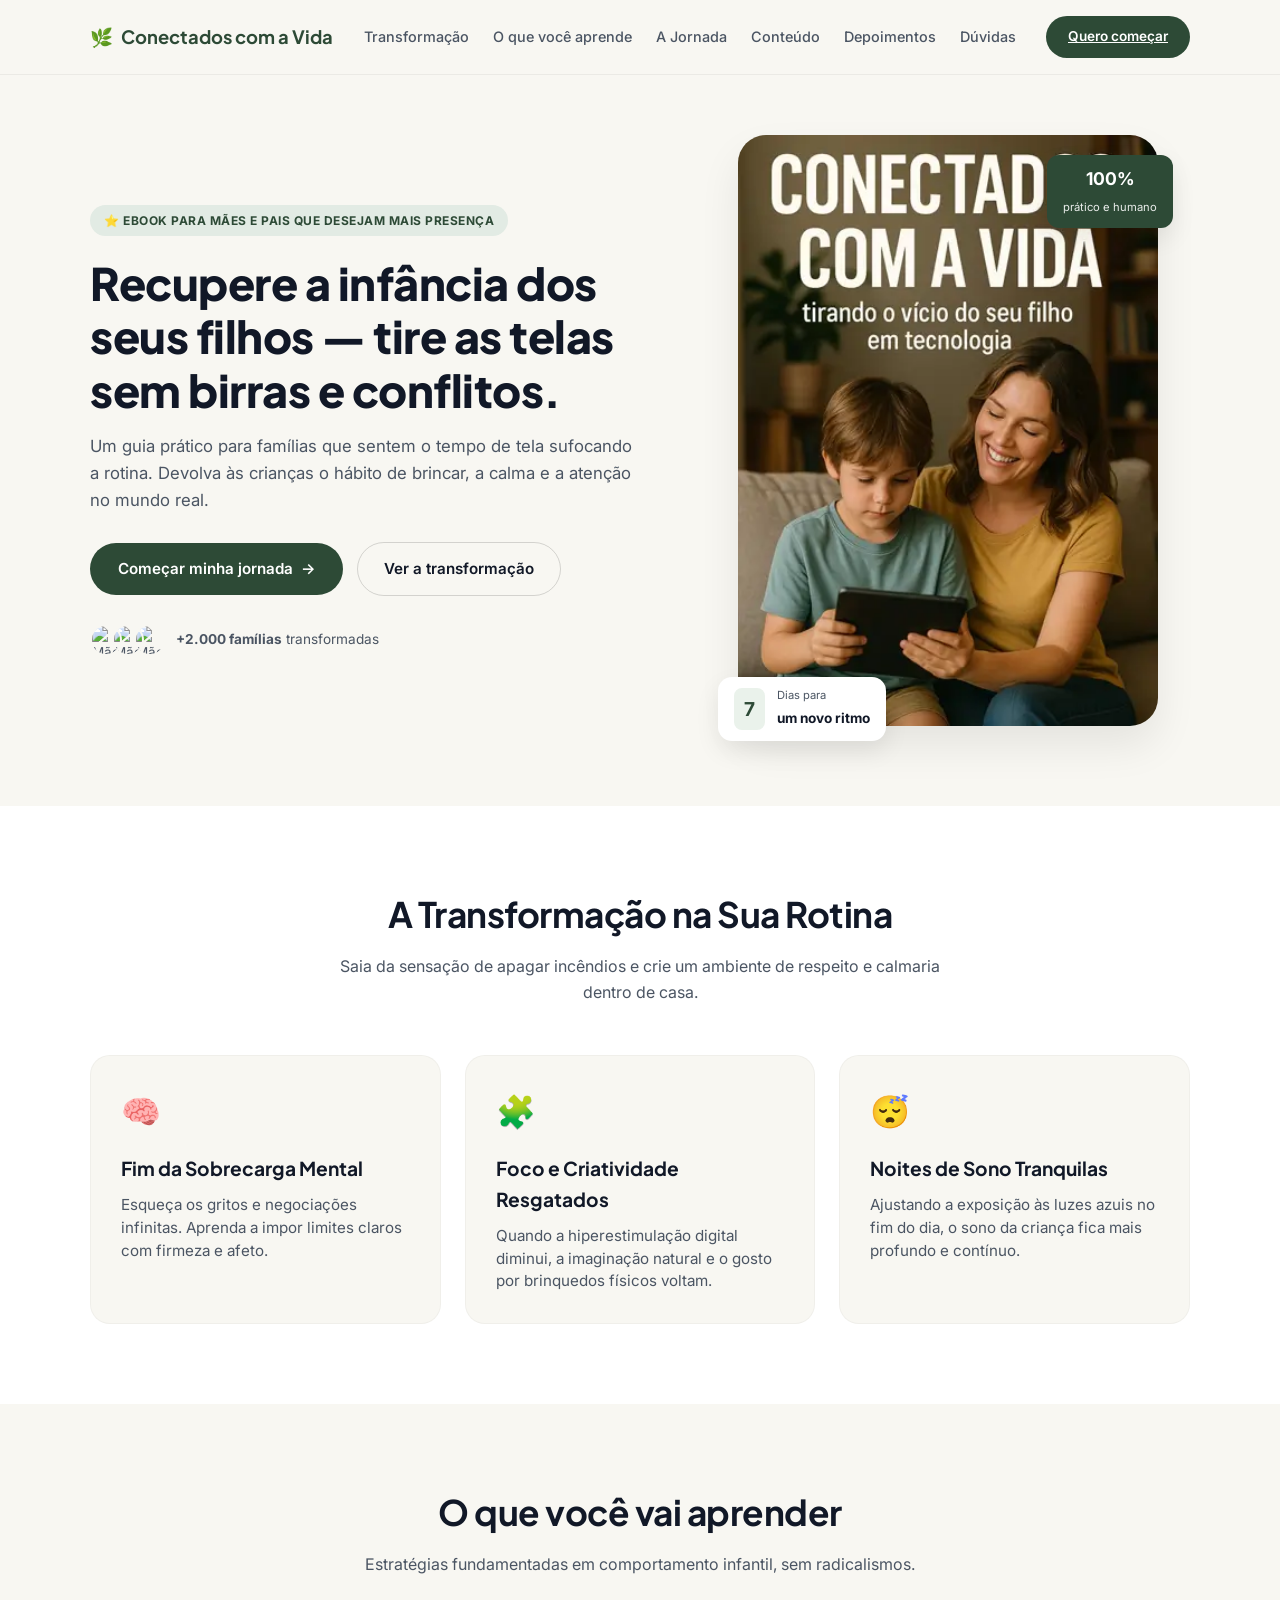
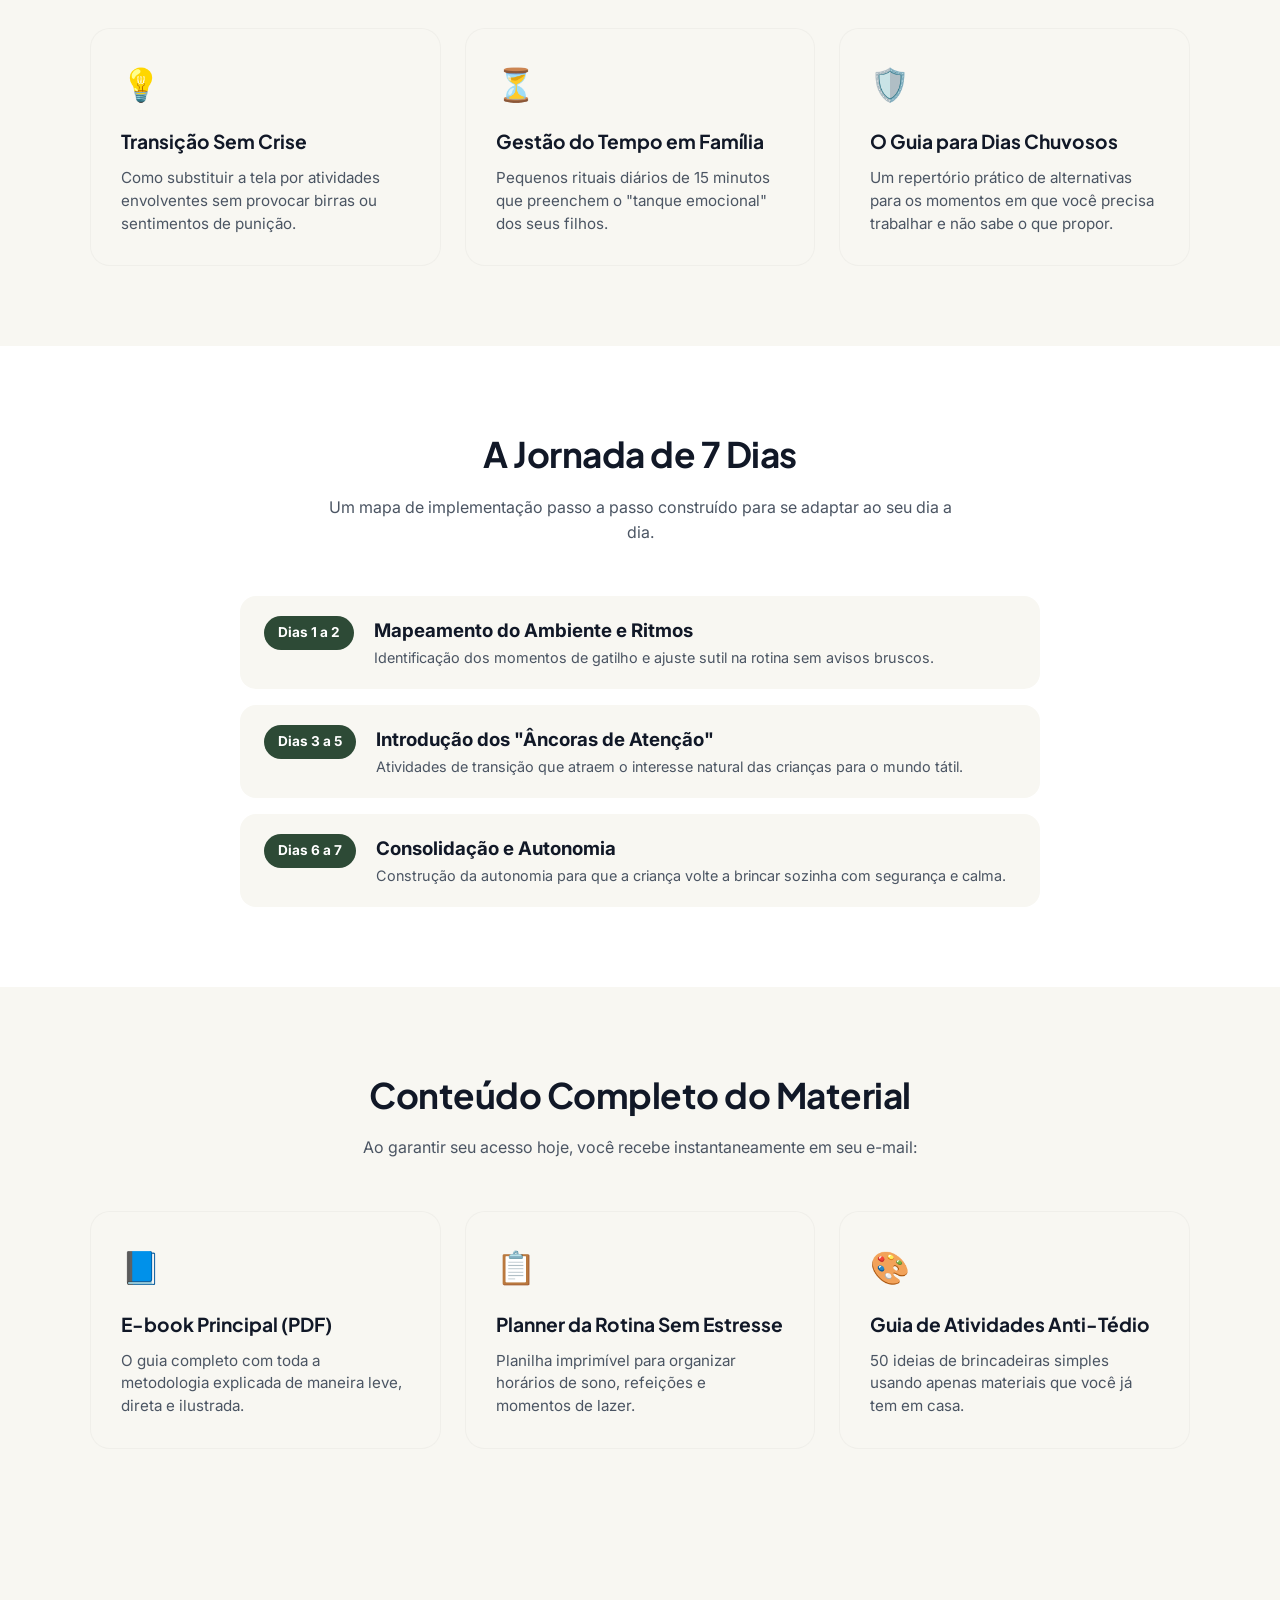
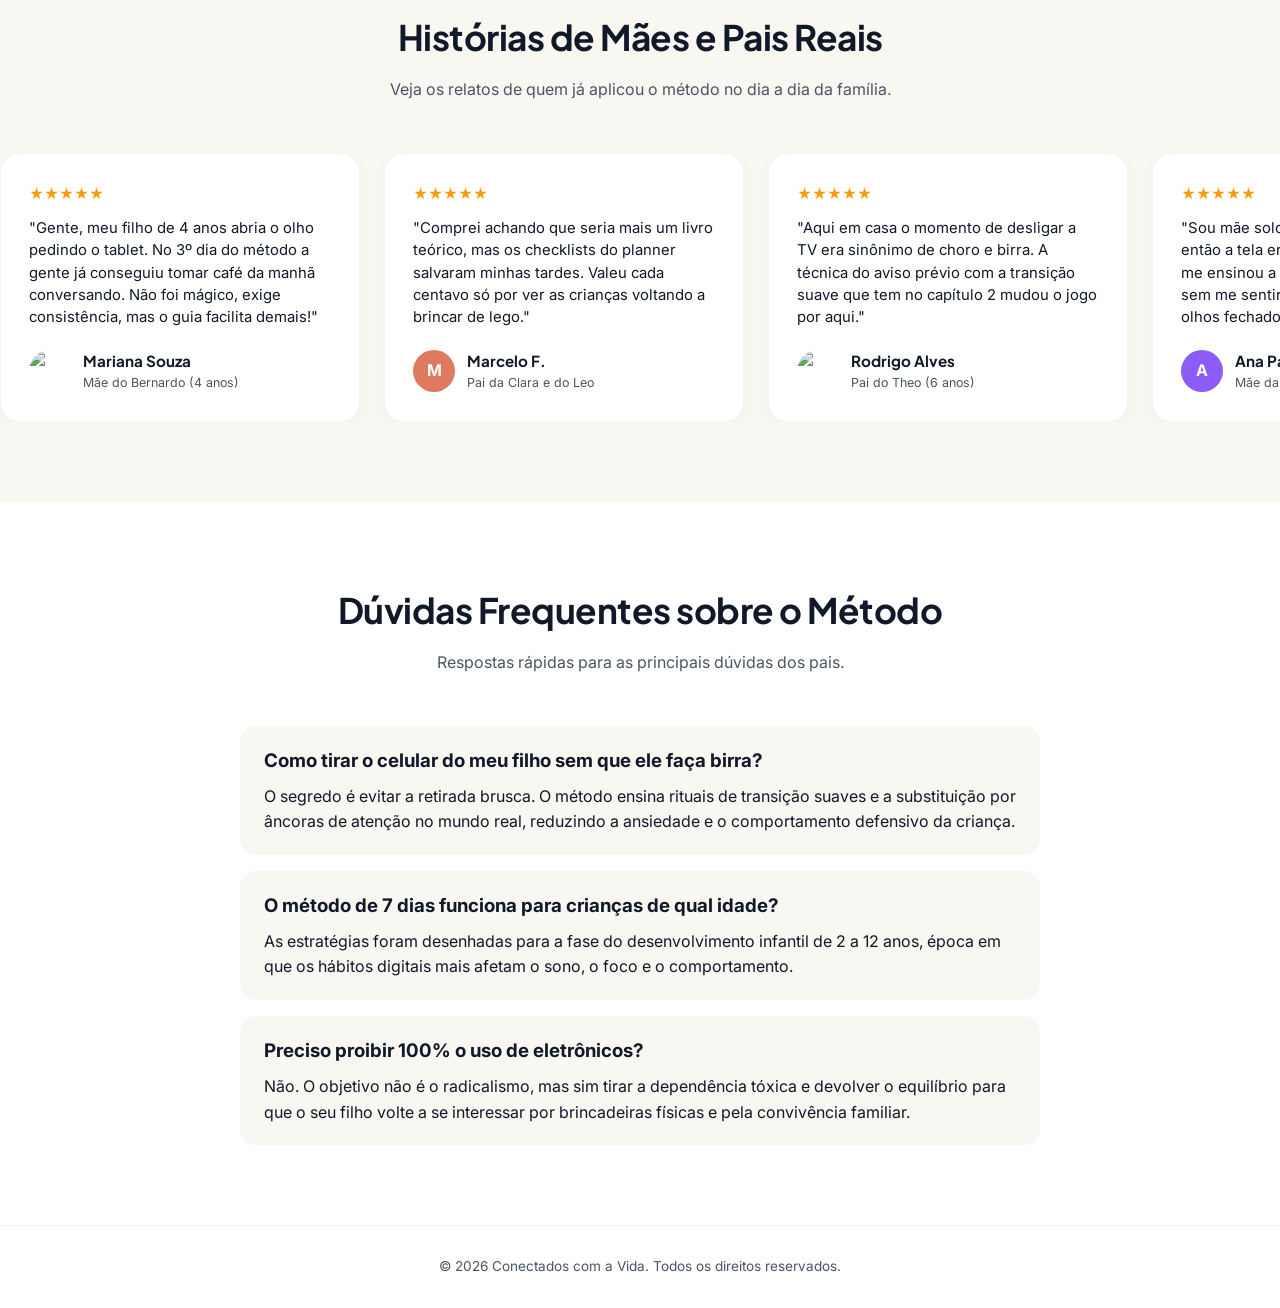
==== commit 901b0c35: "feat(checkout): adiciona link de pagamento cakto e estrutura inicial" ====
--- a/templet/index.html
+++ b/templet/index.html
@@ -8,7 +8,7 @@
     <!-- SEO Principal -->
     <title>Conectados com a Vida | Como Tirar o Celular do Filho Sem Birra</title>
     <meta name="description"
-        content="Aprenda a tirar o celular dos seus filhos sem gritos ou birras. Um método prático de 14 dias para reestabelecer limites, foco e calmaria na rotina da família.">
+        content="Aprenda a tirar o celular dos seus filhos sem gritos ou birras. Um método prático de 7 dias para reestabelecer limites, foco e calmaria na rotina da família.">
     <meta name="keywords"
         content="como tirar celular do filho, vicio em telas infantil, birra ao tirar tablet, desconecta kids, rotina sem telas">
     <meta name="robots" content="index, follow">
@@ -19,7 +19,7 @@
     <meta property="og:url" content="https://foryou-familia.vercel.app/">
     <meta property="og:title" content="Conectados com a Vida | Tirando o Vício do Seu Filho em Tecnologia">
     <meta property="og:description"
-        content="Guia prático de 14 dias para resgatar a atenção e a calmaria das crianças longe das telas.">
+        content="Guia prático de 7 dias para resgatar a atenção e a calmaria das crianças longe das telas.">
     <meta property="og:image" content="https://foryou-familia.vercel.app/img/Screenshot_1.png">
 
     <!-- Fontes -->
@@ -52,7 +52,8 @@
                 <a href="#faq">Dúvidas</a>
             </nav>
 
-            <a href="https://pay.cakto.com.br/s44ts6o_1034573" class="btn-nav">Quero começar</a>
+            <a href="https://pay.cakto.com.br/s44ts6o_1034573" target="_blank" rel="noopener noreferrer"
+                class="btn-nav">Quero começar</a>
         </div>
     </header>
 
@@ -70,12 +71,14 @@
                         <h1>Recupere a infância dos seus filhos — tire as telas sem birras e conflitos.</h1>
 
                         <p class="hero-description">
-                            Um guia prático para famílias que sentem o tempo de tela sufocando a rotina. Devolva às crianças
+                            Um guia prático para famílias que sentem o tempo de tela sufocando a rotina. Devolva às
+                            crianças
                             o hábito de brincar, a calma e a atenção no mundo real.
                         </p>
 
                         <div class="hero-actions">
-                            <a href="https://pay.cakto.com.br/s44ts6o_1034573" class="btn-primary">
+                            <a href="https://pay.cakto.com.br/s44ts6o_1034573" target="_blank" rel="noopener noreferrer"
+                                class="btn-primary">
                                 Começar minha jornada <span>→</span>
                             </a>
                             <a href="#transformacao" class="btn-secondary">Ver a transformação</a>
@@ -105,7 +108,7 @@
                             </div>
 
                             <div class="badge-float badge-bottom">
-                                <span class="number-box">14</span>
+                                <span class="number-box">7</span>
                                 <div class="badge-bottom-text">
                                     <small>Dias para</small>
                                     <strong>um novo ritmo</strong>
@@ -123,20 +126,23 @@
             <div class="container">
                 <div class="section-header">
                     <h2>A Transformação na Sua Rotina</h2>
-                    <p>Saia da sensação de apagar incêndios e crie um ambiente de respeito e calmaria dentro de casa.</p>
+                    <p>Saia da sensação de apagar incêndios e crie um ambiente de respeito e calmaria dentro de casa.
+                    </p>
                 </div>
 
                 <div class="cards-grid">
                     <div class="card">
                         <span class="card-icon">🧠</span>
                         <h3>Fim da Sobrecarga Mental</h3>
-                        <p>Esqueça os gritos e negociações infinitas. Aprenda a impor limites claros com firmeza e afeto.
+                        <p>Esqueça os gritos e negociações infinitas. Aprenda a impor limites claros com firmeza e
+                            afeto.
                         </p>
                     </div>
                     <div class="card">
                         <span class="card-icon">🧩</span>
                         <h3>Foco e Criatividade Resgatados</h3>
-                        <p>Quando a hiperestimulação digital diminui, a imaginação natural e o gosto por brinquedos físicos
+                        <p>Quando a hiperestimulação digital diminui, a imaginação natural e o gosto por brinquedos
+                            físicos
                             voltam.</p>
                     </div>
                     <div class="card">
@@ -161,52 +167,57 @@
                     <div class="card">
                         <span class="card-icon">💡</span>
                         <h3>Transição Sem Crise</h3>
-                        <p>Como substituir a tela por atividades envolventes sem provocar birras ou sentimentos de punição.
+                        <p>Como substituir a tela por atividades envolventes sem provocar birras ou sentimentos de
+                            punição.
                         </p>
                     </div>
                     <div class="card">
                         <span class="card-icon">⏳</span>
                         <h3>Gestão do Tempo em Família</h3>
-                        <p>Pequenos rituais diários de 15 minutos que preenchem o "tanque emocional" dos seus filhos.</p>
+                        <p>Pequenos rituais diários de 15 minutos que preenchem o "tanque emocional" dos seus filhos.
+                        </p>
                     </div>
                     <div class="card">
                         <span class="card-icon">🛡️</span>
                         <h3>O Guia para Dias Chuvosos</h3>
-                        <p>Um repertório prático de alternativas para os momentos em que você precisa trabalhar e não sabe o
+                        <p>Um repertório prático de alternativas para os momentos em que você precisa trabalhar e não
+                            sabe o
                             que propor.</p>
                     </div>
                 </div>
             </div>
         </section>
 
-        <!-- SEÇÃO 3: A JORNADA DE 14 DIAS -->
+        <!-- SEÇÃO 3: A JORNADA DE 7 DIAS -->
         <section id="jornada" class="page-section bg-white">
             <div class="container">
                 <div class="section-header">
-                    <h2>A Jornada de 14 Dias</h2>
+                    <h2>A Jornada de 7 Dias</h2>
                     <p>Um mapa de implementação passo a passo construído para se adaptar ao seu dia a dia.</p>
                 </div>
 
                 <div class="timeline">
                     <div class="timeline-item">
-                        <span class="day-tag">Dias 1 a 4</span>
+                        <span class="day-tag">Dias 1 a 2</span>
                         <div class="timeline-text">
                             <h3>Mapeamento do Ambiente e Ritmos</h3>
                             <p>Identificação dos momentos de gatilho e ajuste sutil na rotina sem avisos bruscos.</p>
                         </div>
                     </div>
                     <div class="timeline-item">
-                        <span class="day-tag">Dias 5 a 9</span>
+                        <span class="day-tag">Dias 3 a 5</span>
                         <div class="timeline-text">
                             <h3>Introdução dos "Âncoras de Atenção"</h3>
-                            <p>Atividades de transição que atraem o interesse natural das crianças para o mundo tátil.</p>
+                            <p>Atividades de transição que atraem o interesse natural das crianças para o mundo tátil.
+                            </p>
                         </div>
                     </div>
                     <div class="timeline-item">
-                        <span class="day-tag">Dias 10 a 14</span>
+                        <span class="day-tag">Dias 6 a 7</span>
                         <div class="timeline-text">
                             <h3>Consolidação e Autonomia</h3>
-                            <p>Construção da autonomia para que a criança volte a brincar sozinha com segurança e calma.</p>
+                            <p>Construção da autonomia para que a criança volte a brincar sozinha com segurança e calma.
+                            </p>
                         </div>
                     </div>
                 </div>
@@ -253,8 +264,10 @@
 
                     <div class="testimonial-card">
                         <div class="stars">★★★★★</div>
-                        <p class="testimonial-text">"Gente, meu filho de 4 anos abria o olho pedindo o tablet. No 3º dia do
-                            método a gente já conseguiu tomar café da manhã conversando. Não foi mágico, exige consistência,
+                        <p class="testimonial-text">"Gente, meu filho de 4 anos abria o olho pedindo o tablet. No 3º dia
+                            do
+                            método a gente já conseguiu tomar café da manhã conversando. Não foi mágico, exige
+                            consistência,
                             mas o guia facilita demais!"</p>
                         <div class="author-info">
                             <img src="https://images.unsplash.com/photo-1534528741775-53994a69daeb?auto=format&fit=crop&w=100&q=80"
@@ -268,8 +281,10 @@
 
                     <div class="testimonial-card">
                         <div class="stars">★★★★★</div>
-                        <p class="testimonial-text">"Comprei achando que seria mais um livro teórico, mas os checklists do
-                            planner salvaram minhas tardes. Valeu cada centavo só por ver as crianças voltando a brincar de
+                        <p class="testimonial-text">"Comprei achando que seria mais um livro teórico, mas os checklists
+                            do
+                            planner salvaram minhas tardes. Valeu cada centavo só por ver as crianças voltando a brincar
+                            de
                             lego."</p>
                         <div class="author-info">
                             <div class="author-avatar avatar-orange">M</div>
@@ -282,8 +297,10 @@
 
                     <div class="testimonial-card">
                         <div class="stars">★★★★★</div>
-                        <p class="testimonial-text">"Aqui em casa o momento de desligar a TV era sinônimo de choro e birra.
-                            A técnica do aviso prévio com a transição suave que tem no capítulo 2 mudou o jogo por aqui."
+                        <p class="testimonial-text">"Aqui em casa o momento de desligar a TV era sinônimo de choro e
+                            birra.
+                            A técnica do aviso prévio com a transição suave que tem no capítulo 2 mudou o jogo por
+                            aqui."
                         </p>
                         <div class="author-info">
                             <img src="https://images.unsplash.com/photo-1507003211169-0a1dd7228f2d?auto=format&fit=crop&w=100&q=80"
@@ -297,7 +314,8 @@
 
                     <div class="testimonial-card">
                         <div class="stars">★★★★★</div>
-                        <p class="testimonial-text">"Sou mãe solo e trabalho de home office, então a tela era minha muleta.
+                        <p class="testimonial-text">"Sou mãe solo e trabalho de home office, então a tela era minha
+                            muleta.
                             O e-book me ensinou a organizar blocos de tempo sem me sentir culpada. Recomendo de olhos
                             fechados!"</p>
                         <div class="author-info">
@@ -311,7 +329,8 @@
 
                     <div class="testimonial-card">
                         <div class="stars">★★★★★</div>
-                        <p class="testimonial-text">"O sono da minha filha melhorou 100%. Tirar o desenho antes de dormir
+                        <p class="testimonial-text">"O sono da minha filha melhorou 100%. Tirar o desenho antes de
+                            dormir
                             fez ela pegar no sono em 15 minutos em vez de levar 1 hora e meia. Muito grata!"</p>
                         <div class="author-info">
                             <img src="https://images.unsplash.com/photo-1573497019940-1c28c88b4f3e?auto=format&fit=crop&w=100&q=80"
@@ -344,15 +363,18 @@
                     </div>
 
                     <div class="timeline-item" style="flex-direction: column; align-items: flex-start; gap: 8px;">
-                        <h3>O método de 14 dias funciona para crianças de qual idade?</h3>
-                        <p>As estratégias foram desenhadas para a fase do desenvolvimento infantil de 2 a 12 anos, época em
+                        <h3>O método de 7 dias funciona para crianças de qual idade?</h3>
+                        <p>As estratégias foram desenhadas para a fase do desenvolvimento infantil de 2 a 12 anos, época
+                            em
                             que os hábitos digitais mais afetam o sono, o foco e o comportamento.</p>
                     </div>
 
                     <div class="timeline-item" style="flex-direction: column; align-items: flex-start; gap: 8px;">
                         <h3>Preciso proibir 100% o uso de eletrônicos?</h3>
-                        <p>Não. O objetivo não é o radicalismo, mas sim tirar a dependência tóxica e devolver o equilíbrio
-                            para que o seu filho volte a se interessar por brincadeiras físicas e pela convivência familiar.
+                        <p>Não. O objetivo não é o radicalismo, mas sim tirar a dependência tóxica e devolver o
+                            equilíbrio
+                            para que o seu filho volte a se interessar por brincadeiras físicas e pela convivência
+                            familiar.
                         </p>
                     </div>
                 </div>
@@ -382,7 +404,8 @@
                 <span class="price-sub">Pagamento único • Acesso vitalício</span>
             </div>
 
-            <a href="https://pay.cakto.com.br/s44ts6o_1034573" class="btn-primary btn-modal">
+            <a href="https://pay.cakto.com.br/s44ts6o_1034573" target="_blank" rel="noopener noreferrer"
+                class="btn-primary btn-modal">
                 IR PARA O PAGAMENTO SEGURO
             </a>
         </div>
